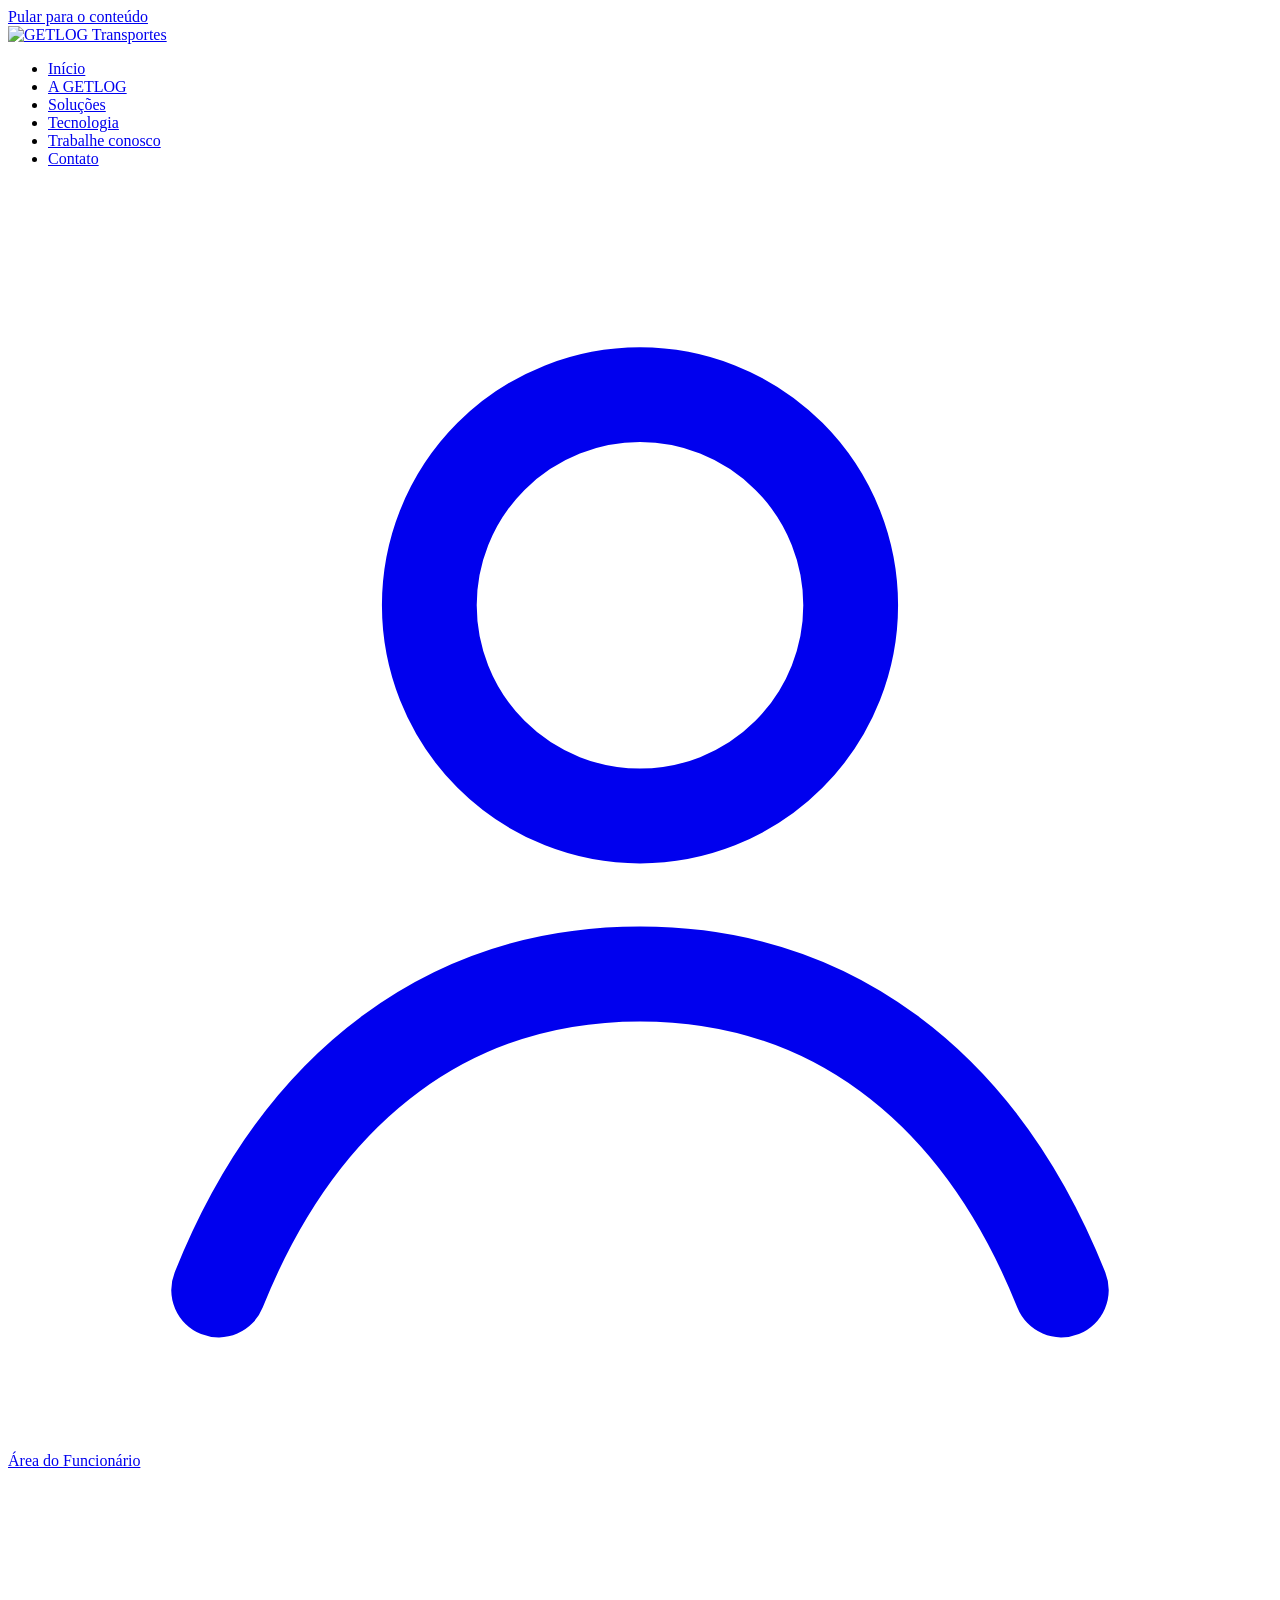
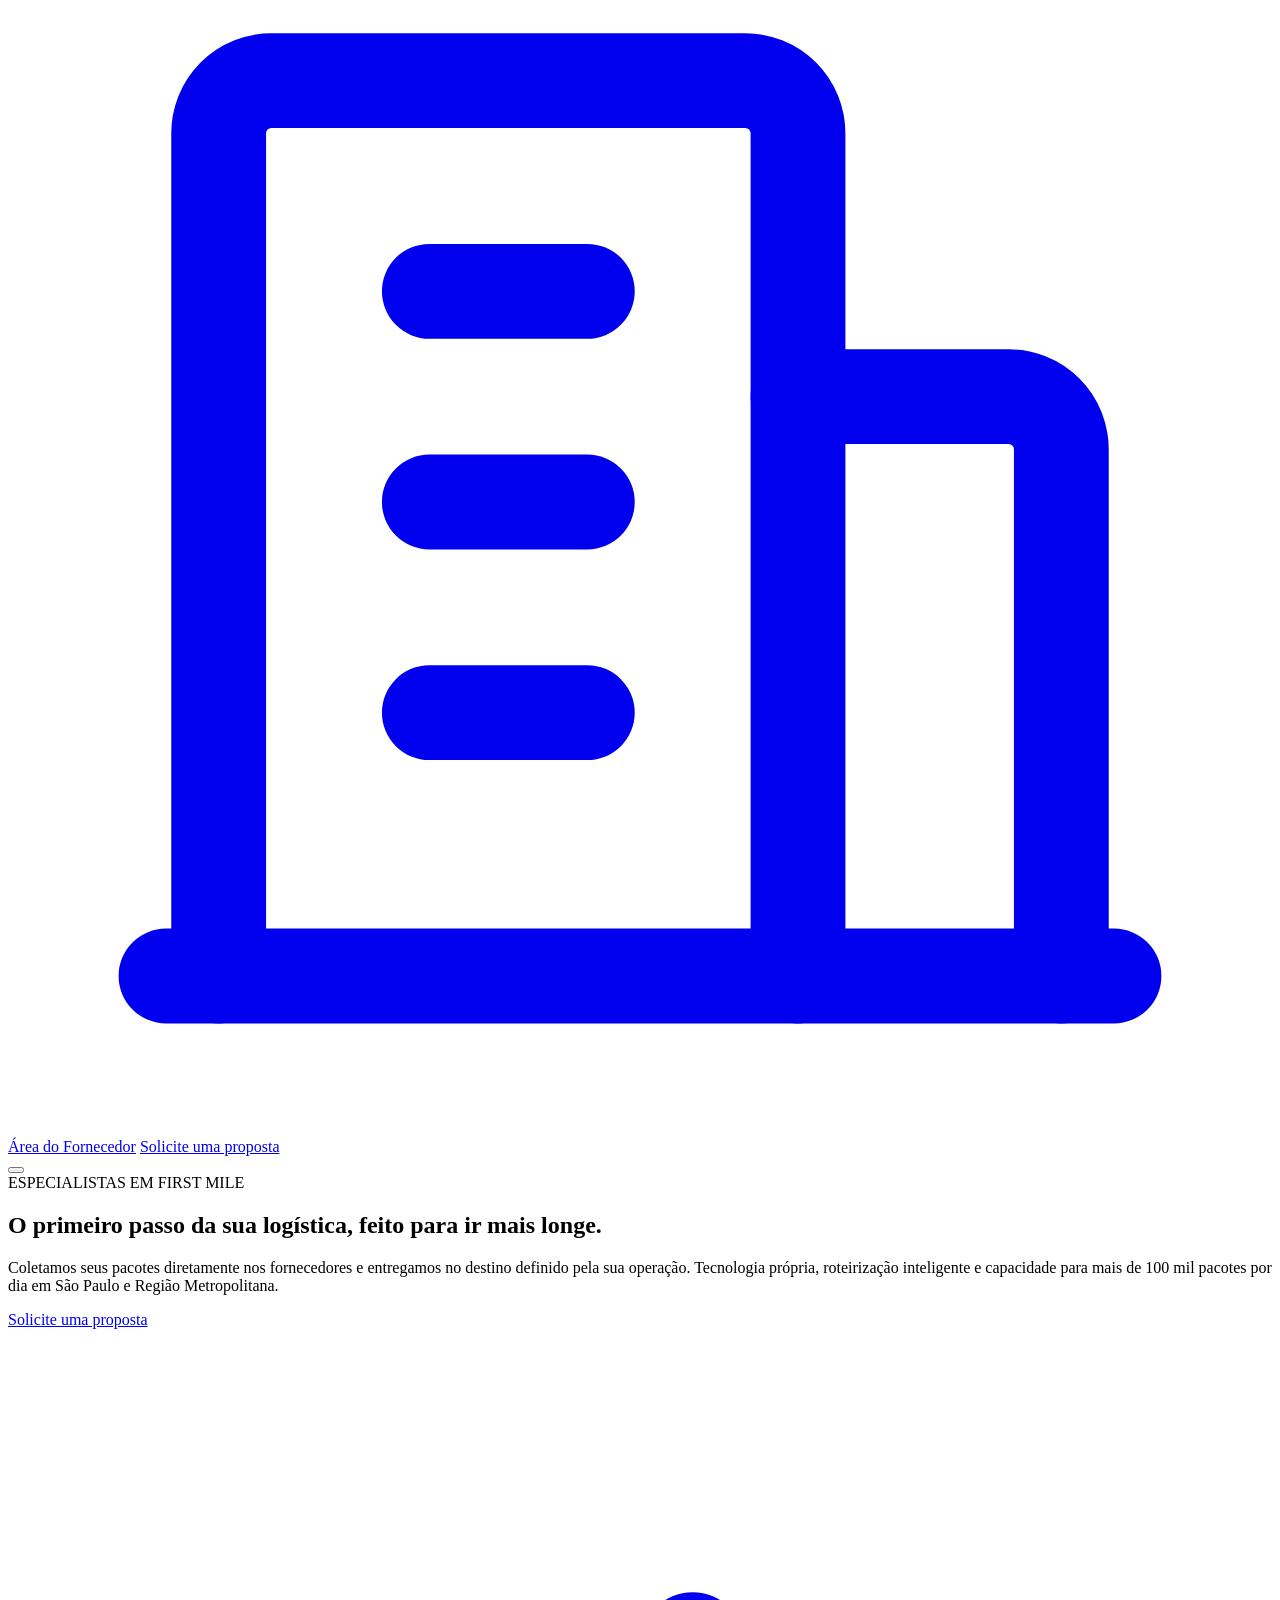
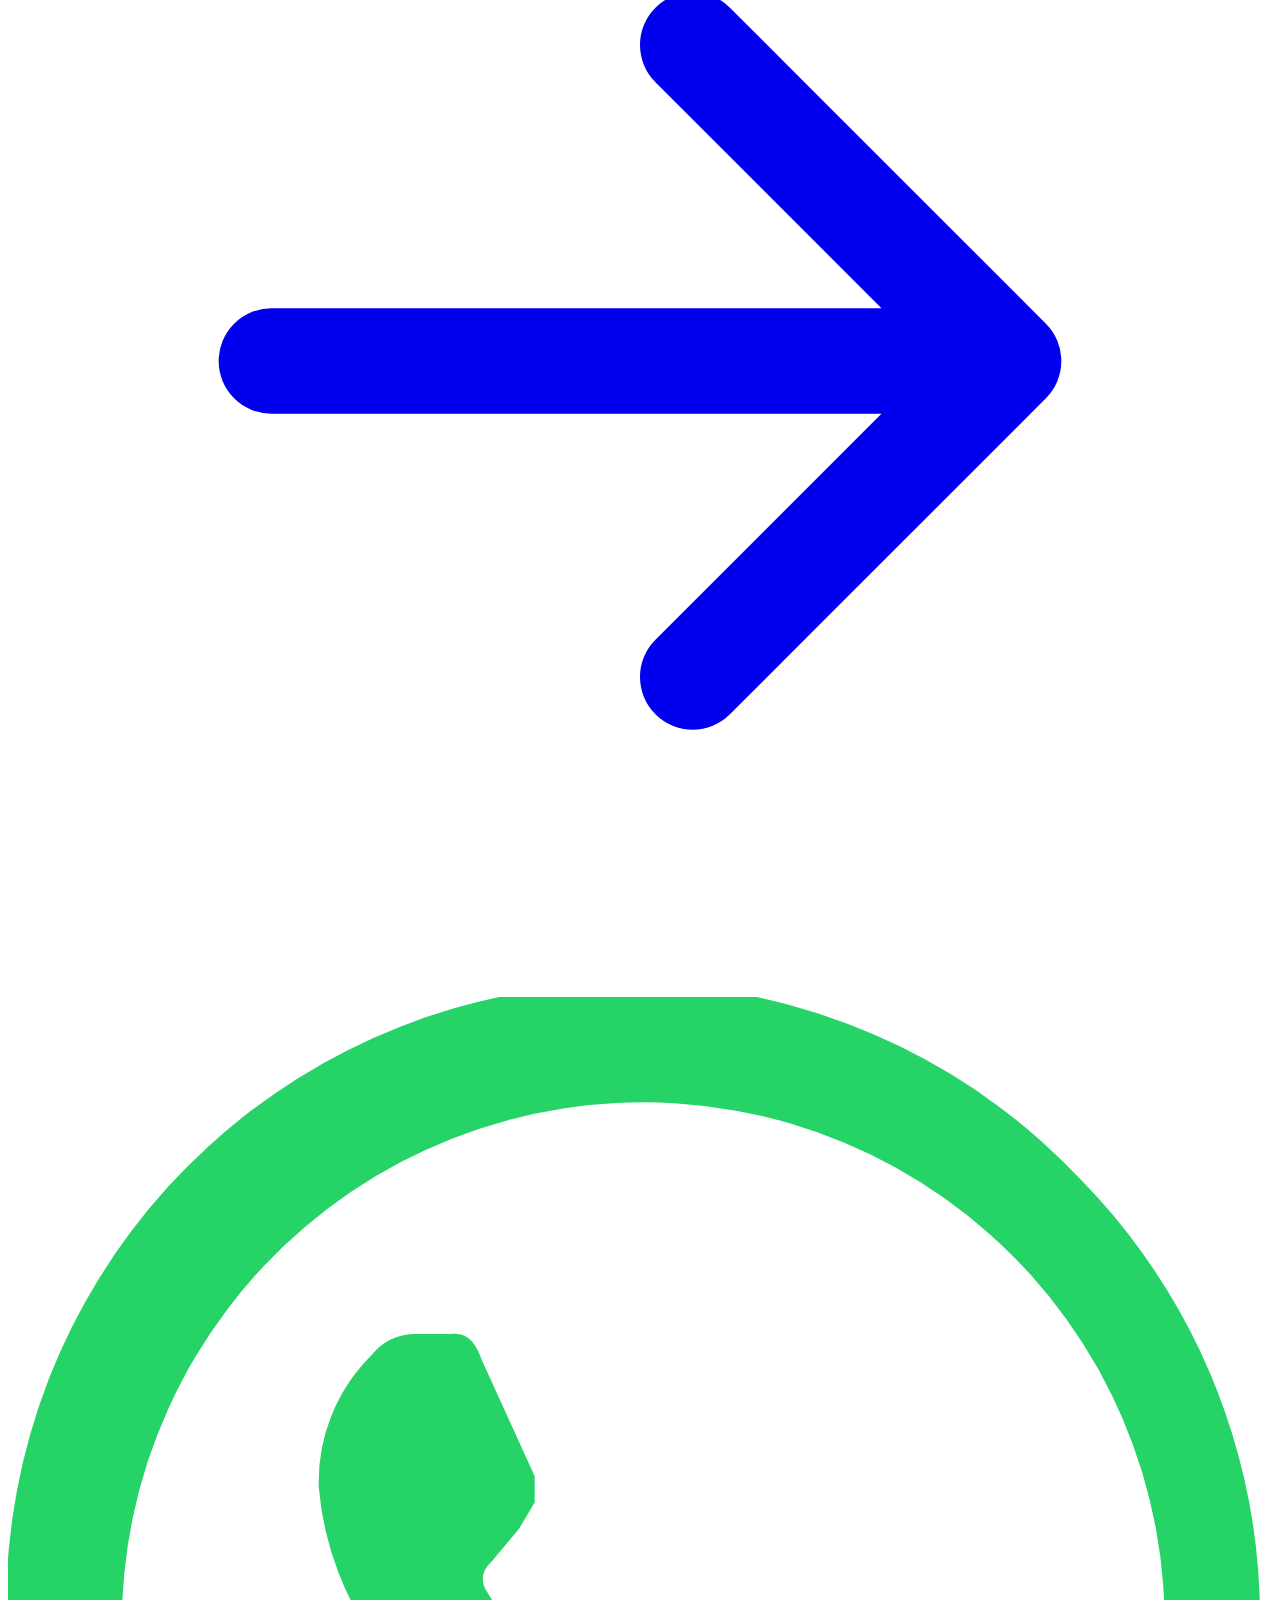
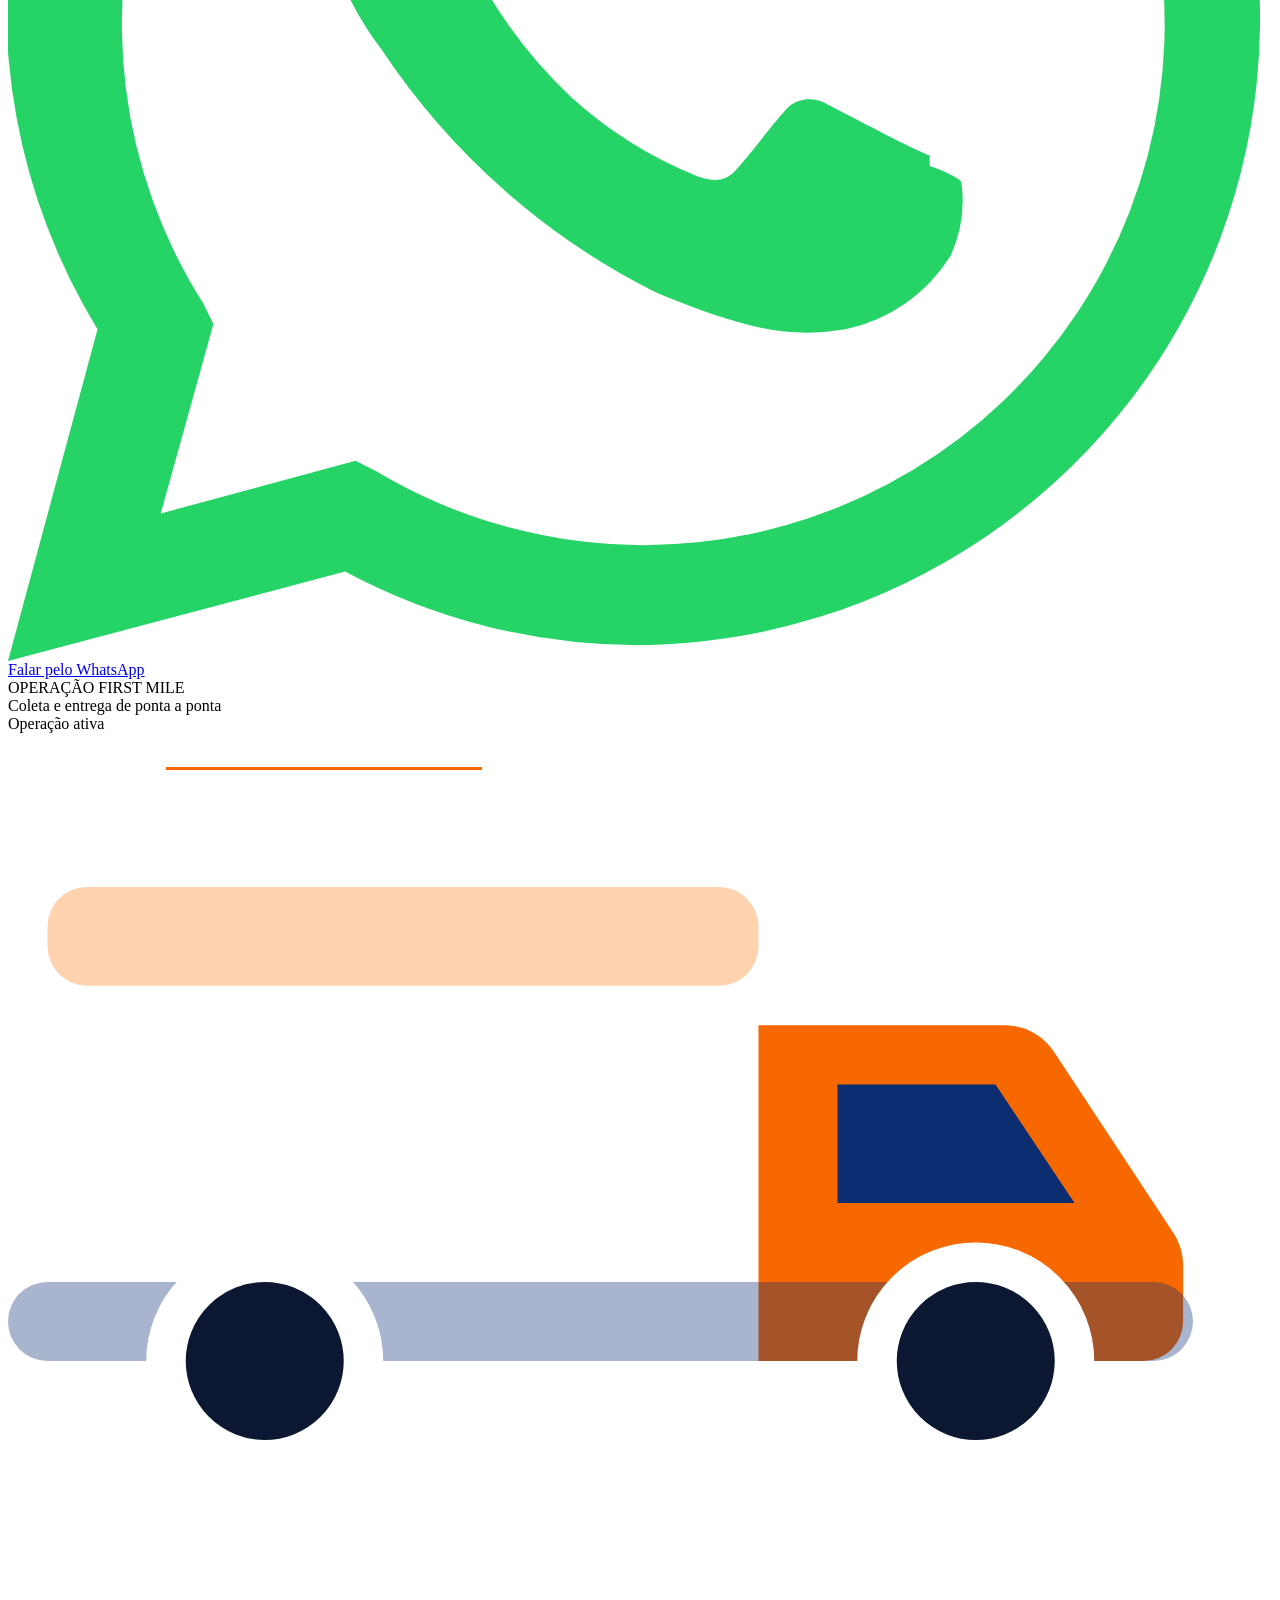
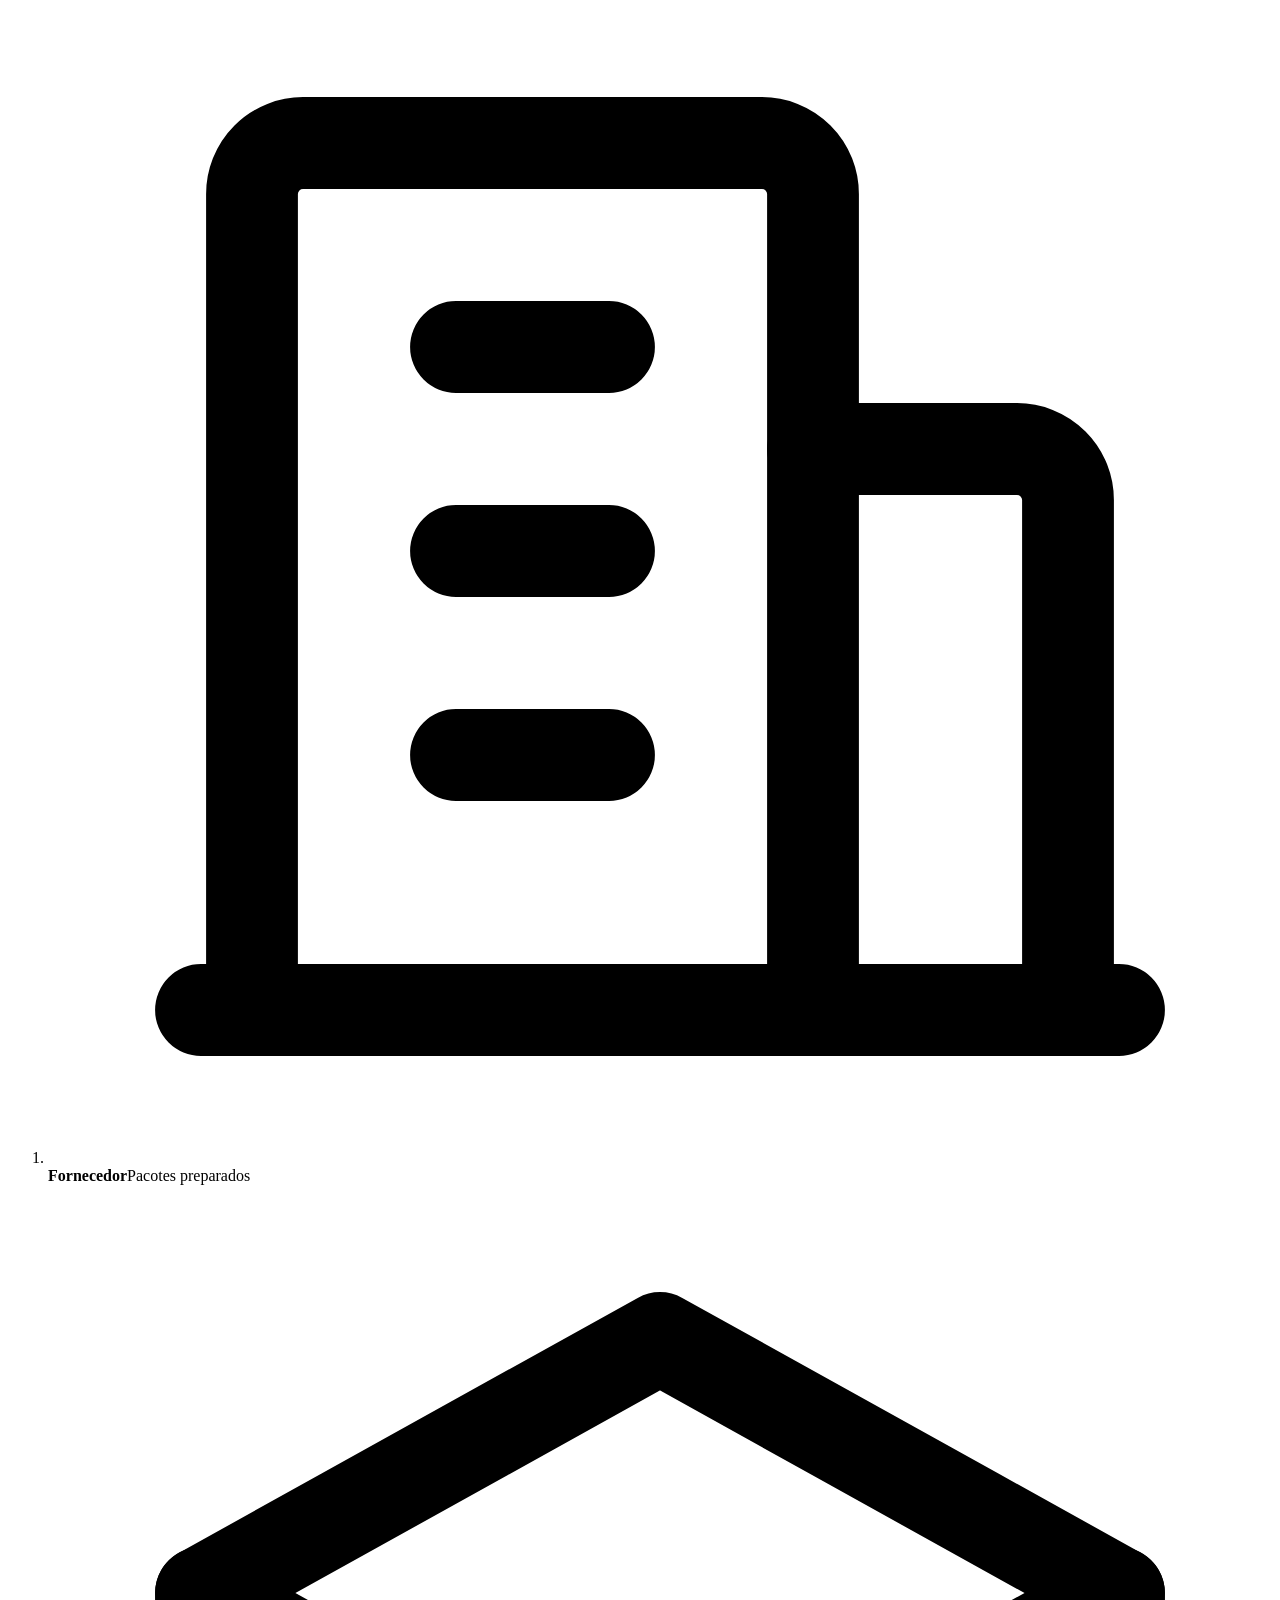
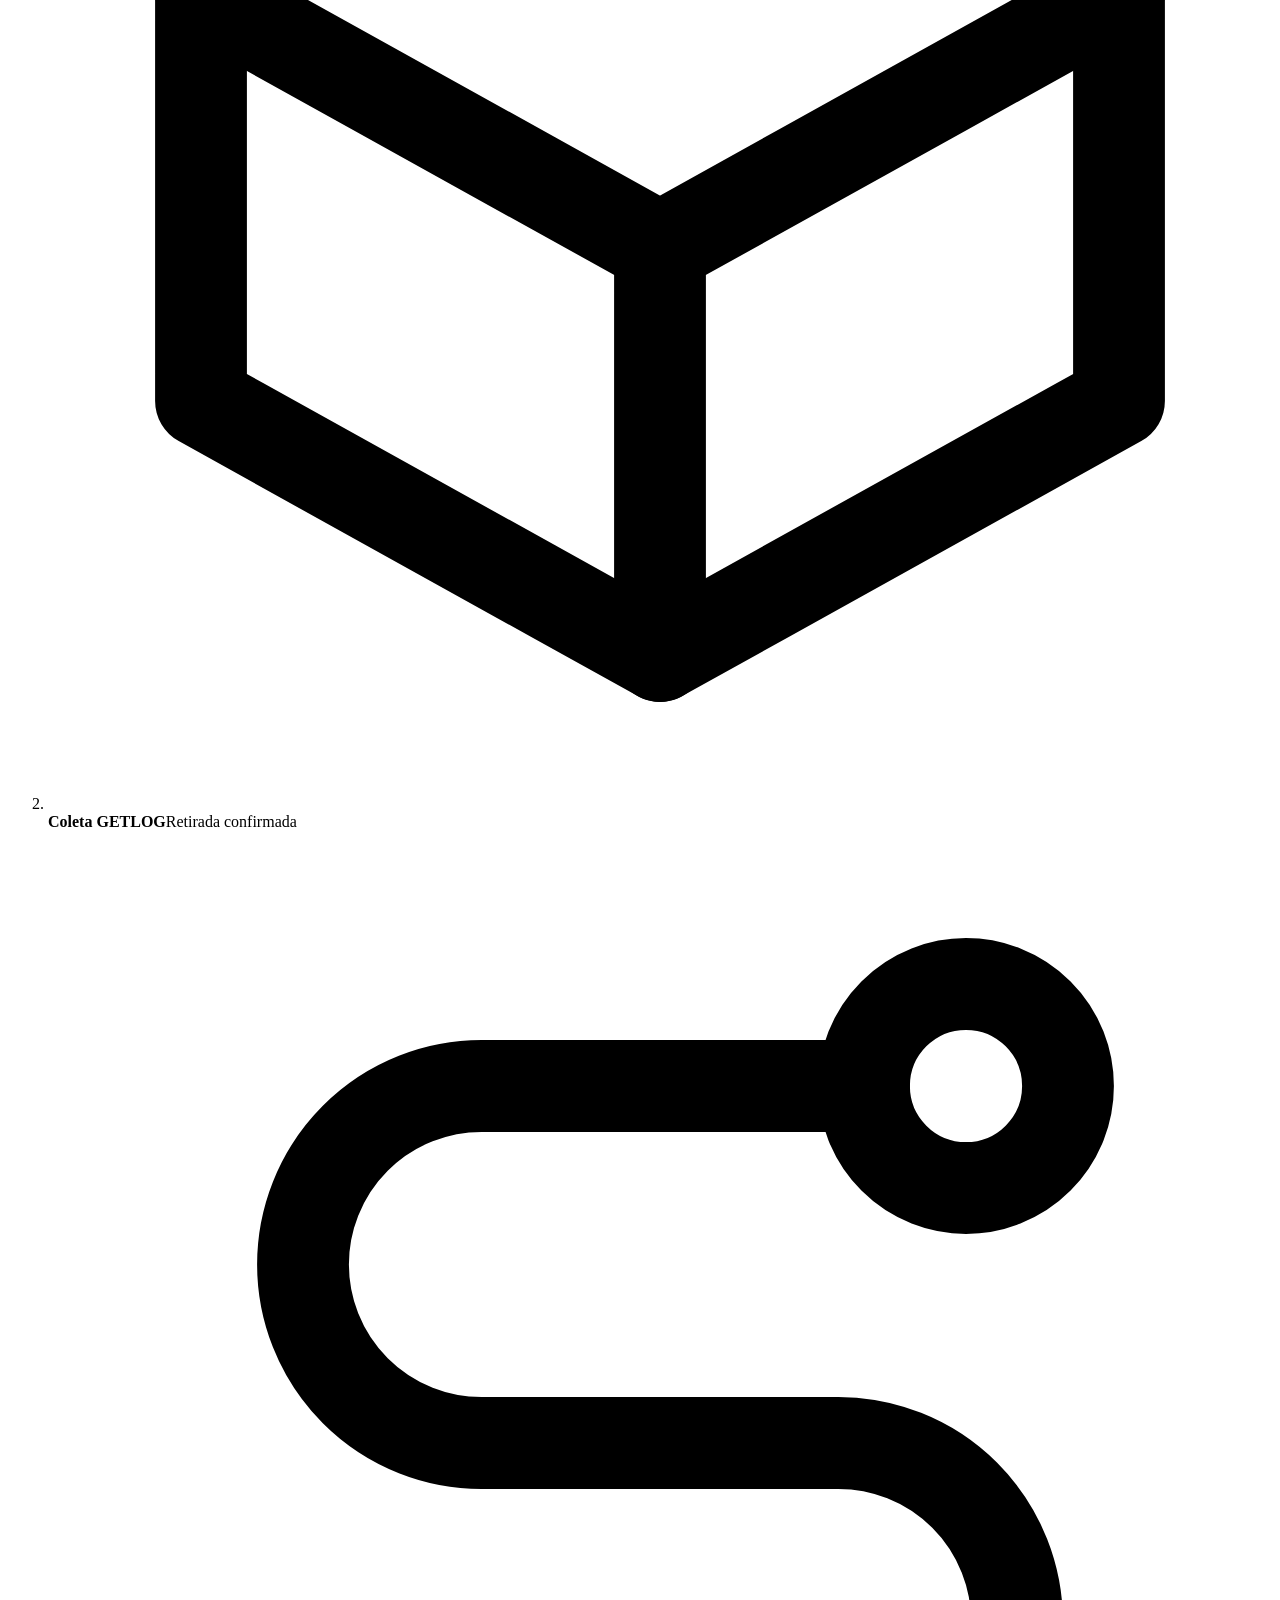
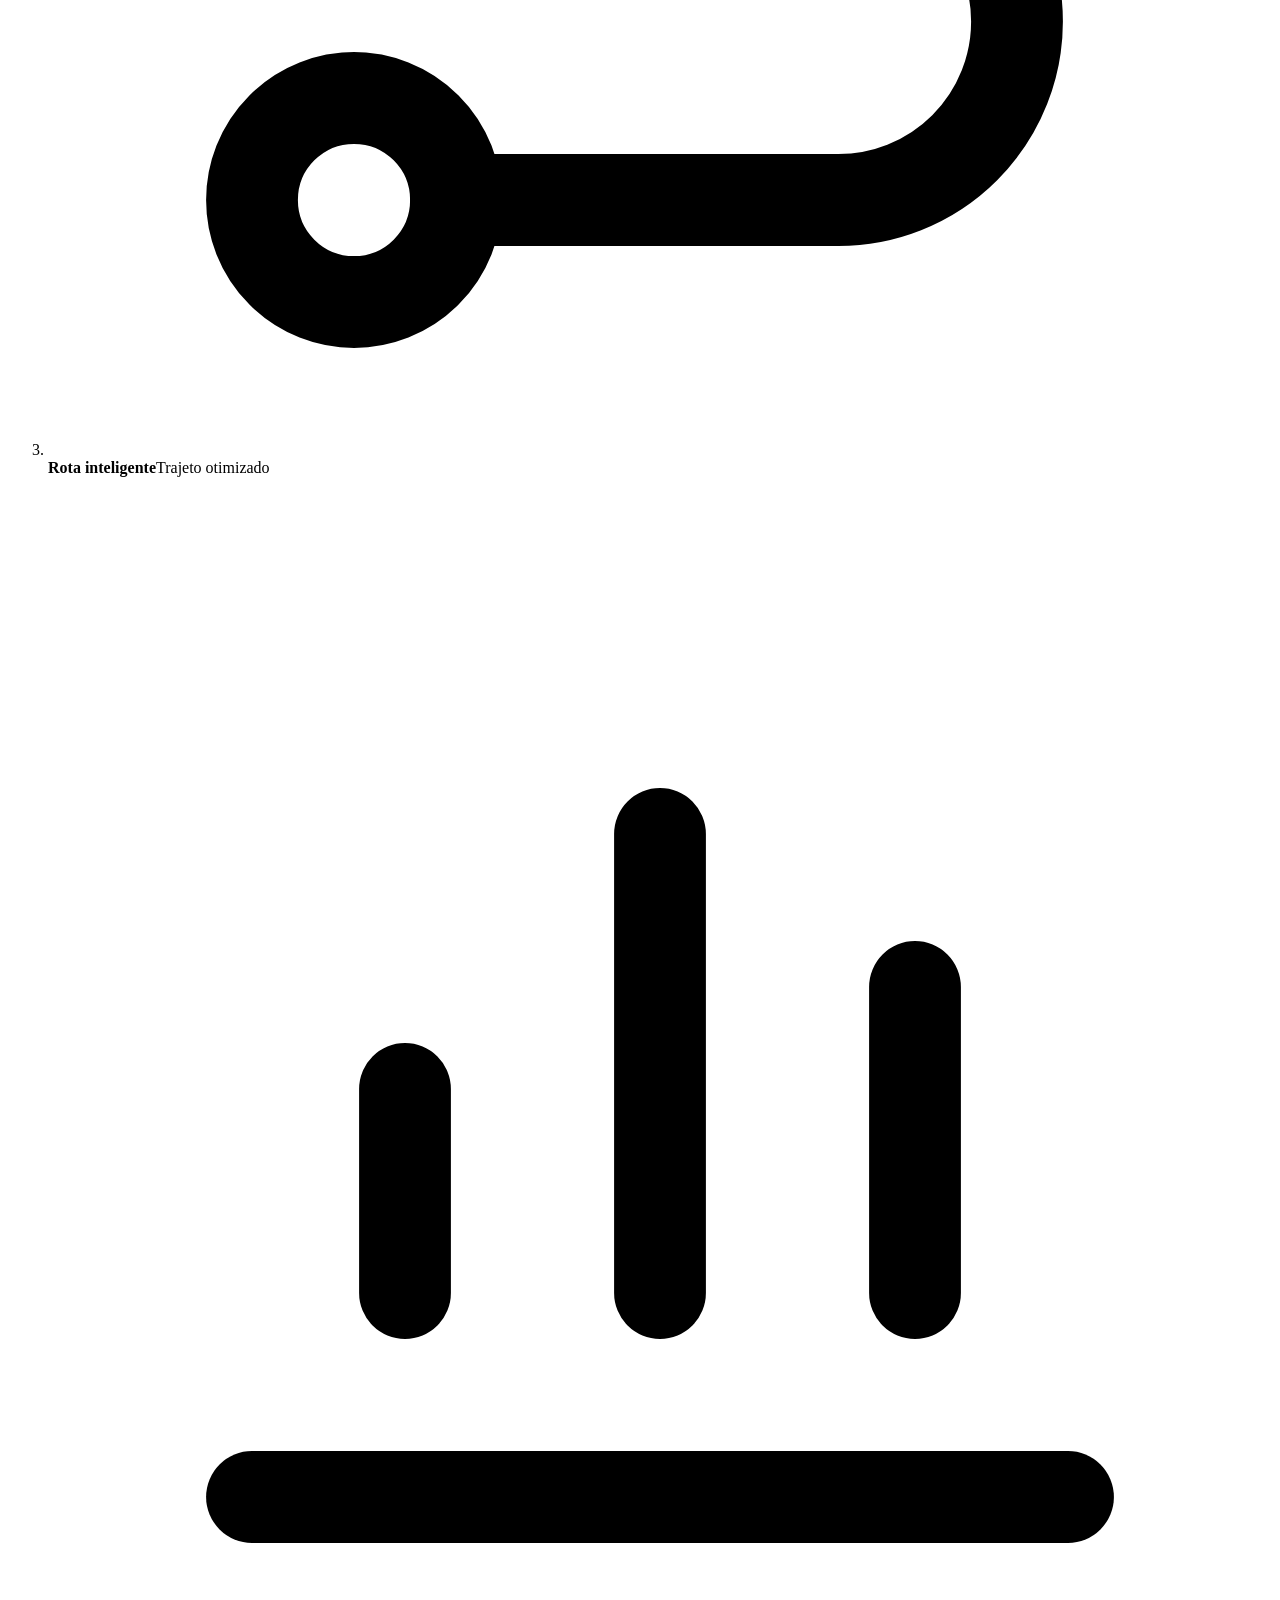
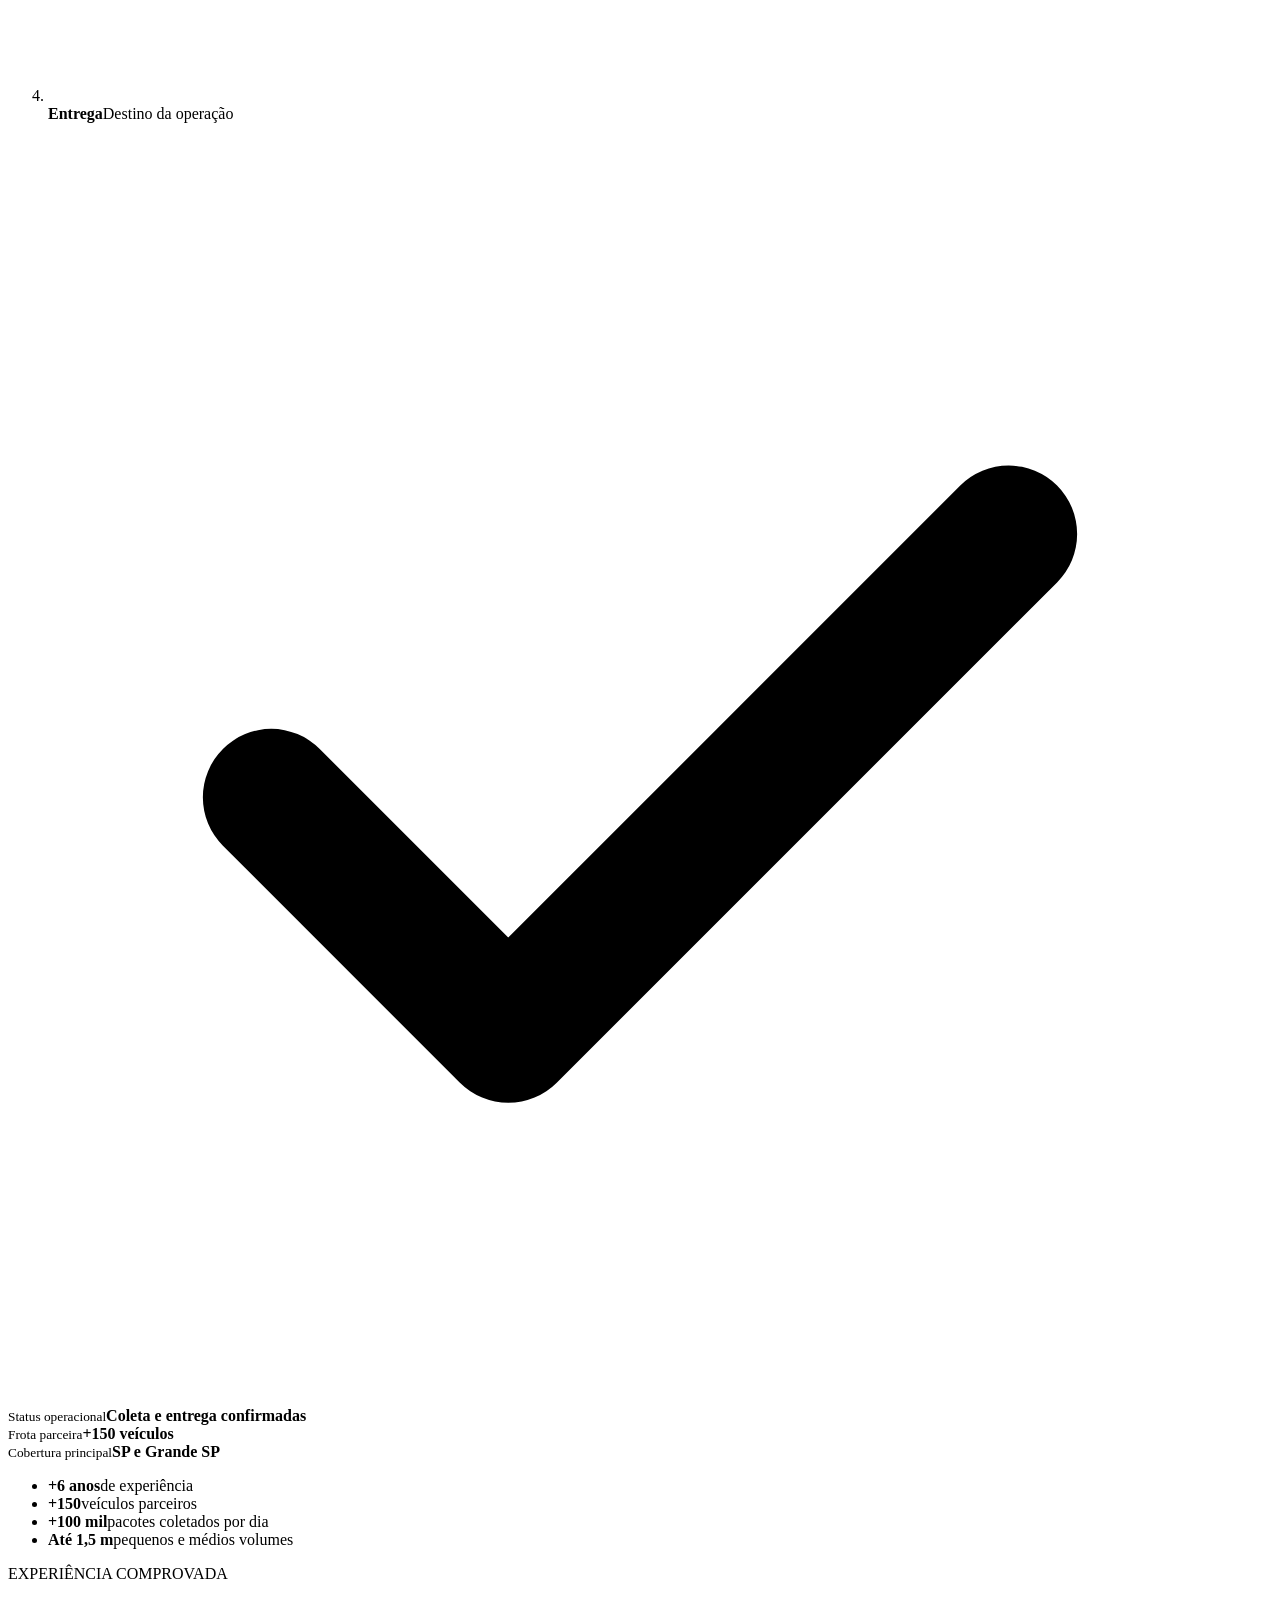
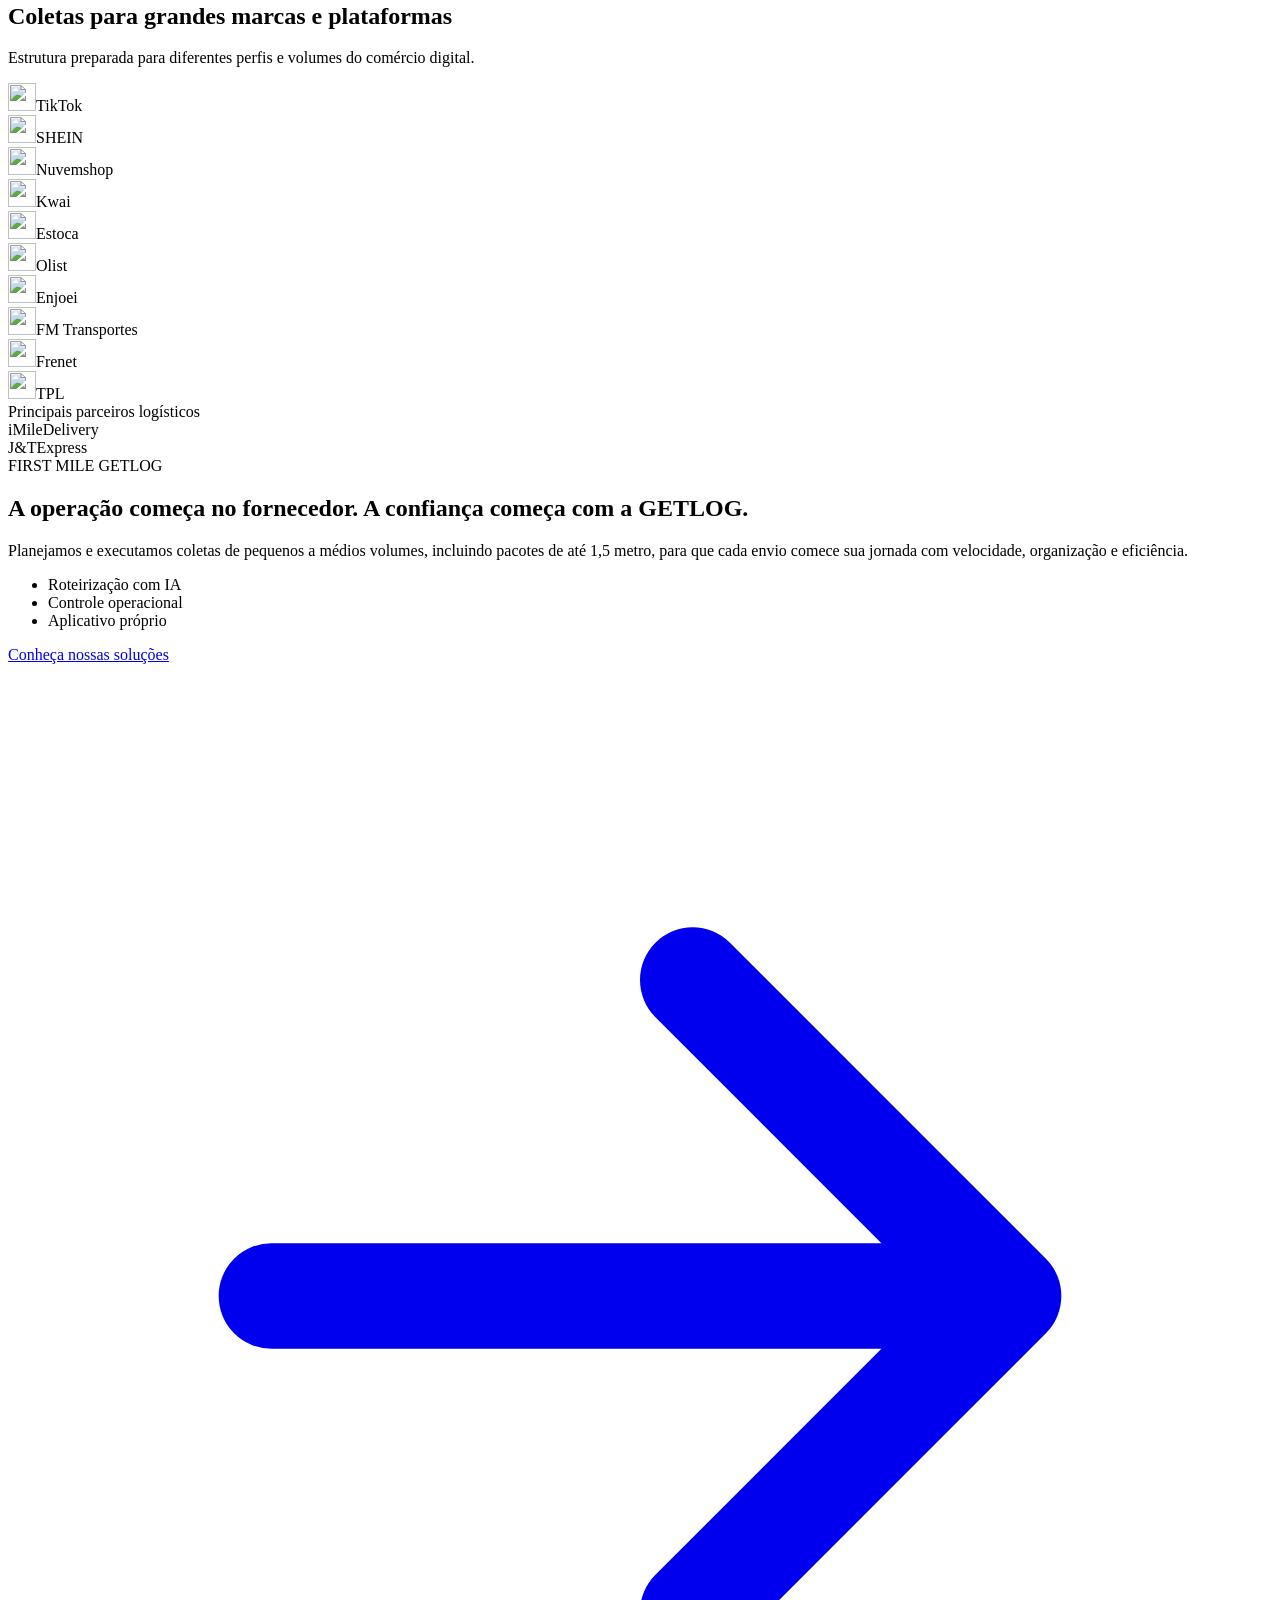
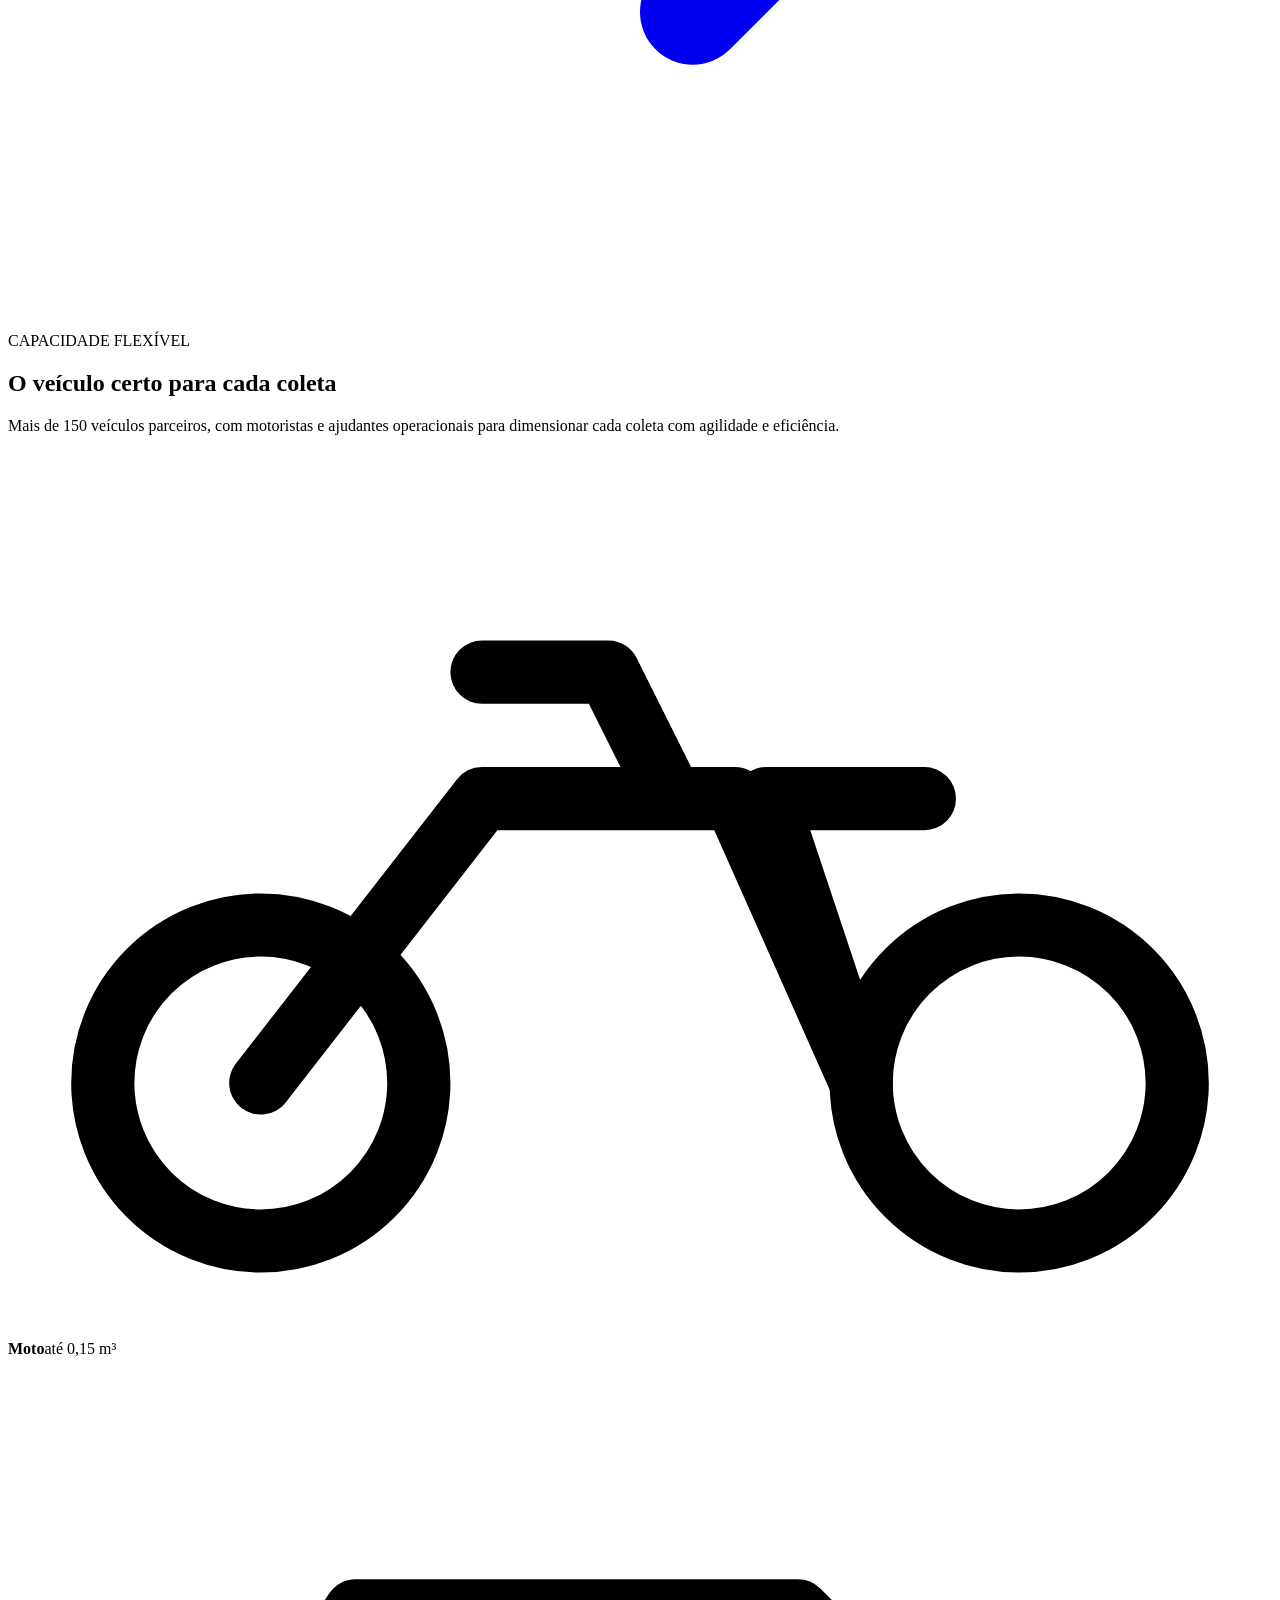
==== index.html @ ee65c4b7 "Add files via upload" ====
<!doctype html>
<html lang="pt-BR">
<head>
<meta charset="utf-8">
<meta name="viewport" content="width=device-width, initial-scale=1, viewport-fit=cover">
<title>GETLOG Transportes | Especialistas em First Mile</title>
<meta name="description" content="Coletamos seus pacotes diretamente nos fornecedores e entregamos no destino definido pela sua operação. Mais de 100 mil pacotes por dia em São Paulo e Região Metropolitana.">
<meta name="theme-color" content="#002060">
<link rel="icon" href="/favicon.svg" type="image/svg+xml">
<link rel="preload" href="/assets/logo-getlog.webp" as="image">
<link rel="preconnect" href="https://fonts.googleapis.com">
<link rel="preconnect" href="https://fonts.gstatic.com" crossorigin>
<link rel="stylesheet" href="https://fonts.googleapis.com/css2?family=Archivo:wght@700;800&amp;family=Inter:wght@400;500;600;700&amp;display=swap">
<link rel="stylesheet" href="/assets/site.css?v=4">
<meta property="og:title" content="GETLOG Transportes | Especialistas em First Mile">
<meta property="og:description" content="Coletamos seus pacotes diretamente nos fornecedores e entregamos no destino definido pela sua operação. Mais de 100 mil pacotes por dia em São Paulo e Região Metropolitana.">
</head>
<body>
<a class="skip" href="#conteudo">Pular para o conteúdo</a>
<header class="site-header">
<div class="wrap nav">
<a class="brand" href="/" aria-label="GETLOG Transportes, página inicial"><img src="/assets/logo-getlog.webp" alt="GETLOG Transportes" width="128" height="52"></a>
<ul class="menu" id="menu">
<li><a href="/" aria-current="page">Início</a></li><li><a href="/sobre/">A GETLOG</a></li><li><a href="/servicos/">Soluções</a></li><li><a href="/tecnologia/">Tecnologia</a></li><li><a href="/trabalhe-conosco/">Trabalhe conosco</a></li><li><a href="/contato/">Contato</a></li>
</ul>
<div class="nav-actions">
<a class="icon-btn" href="/portal/" aria-label="Área do Funcionário"><svg viewBox="0 0 24 24" fill="none" stroke="currentColor" stroke-width="1.8" stroke-linecap="round" stroke-linejoin="round" aria-hidden="true"><circle cx="12" cy="8" r="4"/><path d="M4 21c1.6-4 4.5-6 8-6s6.4 2 8 6"/></svg><span class="tip">Área do Funcionário</span></a>
<a class="icon-btn" href="/fornecedor/" aria-label="Área do Fornecedor"><svg viewBox="0 0 24 24" fill="none" stroke="currentColor" stroke-width="1.8" stroke-linecap="round" stroke-linejoin="round" aria-hidden="true"><path d="M4 21V5a1 1 0 0 1 1-1h9a1 1 0 0 1 1 1v16"/><path d="M15 10h4a1 1 0 0 1 1 1v10"/><path d="M8 8h3M8 12h3M8 16h3M3 21h18"/></svg><span class="tip">Área do Fornecedor</span></a>
<a class="btn btn-primary" href="/contato/">Solicite uma proposta</a>
</div>
<button class="menu-toggle" aria-controls="menu" aria-expanded="false" aria-label="Abrir menu"><span></span></button>
</div>
</header>
<main id="conteudo">
<section class="hero"><div class="wrap hero-grid">
<div>
<div class="kicker">ESPECIALISTAS EM FIRST MILE</div>
<h1>O primeiro passo da sua logística, <span class="hl">feito para ir mais longe.</span></h1>
<p class="lead">Coletamos seus pacotes diretamente nos fornecedores e entregamos no destino definido pela sua operação. Tecnologia própria, roteirização inteligente e capacidade para mais de 100 mil pacotes por dia em São Paulo e Região Metropolitana.</p>
<div class="actions"><a class="btn btn-primary" href="/contato/">Solicite uma proposta <svg viewBox="0 0 24 24" fill="none" stroke="currentColor" stroke-width="2" stroke-linecap="round" stroke-linejoin="round" aria-hidden="true"><path d="M5 12h14M13 6l6 6-6 6"/></svg></a><a class="btn btn-ghost" href="https://wa.me/5511989141009?text=Ol%C3%A1%21%20Conheci%20a%20GETLOG%20pelo%20site%20e%20gostaria%20de%20conversar%20sobre%20uma%20solu%C3%A7%C3%A3o%20de%20First%20Mile%20para%20minha%20opera%C3%A7%C3%A3o." target="_blank" rel="noopener"><span style="color:#25d366;display:flex"><svg viewBox="0 0 24 24" fill="currentColor" aria-hidden="true"><path d="M17.5 14.4c-.3-.1-1.8-.9-2-1s-.5-.1-.7.1-.8 1-1 1.2-.4.2-.7.1a8 8 0 0 1-2.4-1.5 9 9 0 0 1-1.6-2c-.2-.3 0-.5.1-.6l.5-.6.3-.5v-.5l-1-2.2c-.2-.6-.5-.5-.7-.5h-.6a1.1 1.1 0 0 0-.8.4 3.4 3.4 0 0 0-1 2.5 5.9 5.9 0 0 0 1.2 3.1 13.5 13.5 0 0 0 5.2 4.6c.7.3 1.3.5 1.7.6a4.2 4.2 0 0 0 1.9.1 3.1 3.1 0 0 0 2-1.4 2.5 2.5 0 0 0 .2-1.4c-.1-.1-.3-.2-.6-.3M12 21.8a9.9 9.9 0 0 1-5-1.4l-.4-.2-3.7 1 1-3.6-.2-.4A9.9 9.9 0 1 1 12 21.8m8.4-18.3A11.8 11.8 0 0 0 1.7 17.7L0 24l6.4-1.7a11.8 11.8 0 0 0 5.6 1.4 11.9 11.9 0 0 0 8.4-20.2"/></svg></span>Falar pelo WhatsApp</a></div>
</div>
<div class="flow-card" aria-label="Operação First Mile: coleta e entrega de ponta a ponta">
<div class="fc-top"><div><div class="fc-eyebrow">OPERAÇÃO FIRST MILE</div><div class="fc-title">Coleta e entrega de ponta a ponta</div></div><span class="live"><i></i>Operação ativa</span></div>
<div class="fc-flow">
<svg class="track" viewBox="0 0 1000 56" preserveAspectRatio="none" aria-hidden="true"><line x1="125" y1="28" x2="375" y2="28" stroke="#f86800" stroke-width="3" vector-effect="non-scaling-stroke"/><line x1="375" y1="28" x2="875" y2="28" stroke="rgba(255,255,255,.28)" stroke-width="2" stroke-dasharray="7 7" vector-effect="non-scaling-stroke" class="dash"/></svg>
<div class="truck" aria-hidden="true"><svg viewBox="0 0 64 36" aria-hidden="true"><rect x="2" y="4" width="36" height="22" rx="3" fill="#fff"/><rect x="2" y="4" width="36" height="5" rx="2" fill="#ffd2b0"/><path d="M38 11h12.5a3 3 0 0 1 2.5 1.4l6 9.1a3 3 0 0 1 .5 1.6V26a2 2 0 0 1-2 2H38z" fill="#f86800"/><path d="M42 14h8l4 6h-12z" fill="#0b2d72"/><rect x="0" y="24" width="60" height="4" rx="2" fill="#0b2d72" opacity=".35"/><circle cx="13" cy="28" r="5" fill="#0c1831" stroke="#fff" stroke-width="2"/><circle cx="49" cy="28" r="5" fill="#0c1831" stroke="#fff" stroke-width="2"/></svg></div>
<ol class="fc-steps">
<li><div class="node"><svg viewBox="0 0 24 24" fill="none" stroke="currentColor" stroke-width="1.8" stroke-linecap="round" stroke-linejoin="round" aria-hidden="true"><path d="M4 21V5a1 1 0 0 1 1-1h9a1 1 0 0 1 1 1v16"/><path d="M15 10h4a1 1 0 0 1 1 1v10"/><path d="M8 8h3M8 12h3M8 16h3M3 21h18"/></svg></div><strong>Fornecedor</strong><span>Pacotes preparados</span></li>
<li><div class="node active"><svg viewBox="0 0 24 24" fill="none" stroke="currentColor" stroke-width="1.8" stroke-linecap="round" stroke-linejoin="round" aria-hidden="true"><path d="M21 8 12 3 3 8v8l9 5 9-5z"/><path d="m3 8 9 5 9-5M12 13v8"/></svg></div><strong>Coleta GETLOG</strong><span>Retirada confirmada</span></li>
<li><div class="node"><svg viewBox="0 0 24 24" fill="none" stroke="currentColor" stroke-width="1.8" stroke-linecap="round" stroke-linejoin="round" aria-hidden="true"><circle cx="6" cy="19" r="2"/><circle cx="18" cy="5" r="2"/><path d="M8 19h7.5a3.5 3.5 0 0 0 0-7h-7a3.5 3.5 0 0 1 0-7H16"/></svg></div><strong>Rota inteligente</strong><span>Trajeto otimizado</span></li>
<li><div class="node"><svg viewBox="0 0 24 24" fill="none" stroke="currentColor" stroke-width="1.8" stroke-linecap="round" stroke-linejoin="round" aria-hidden="true"><path d="M4 20h16"/><path d="M7 16v-4M12 16V7M17 16v-6"/></svg></div><strong>Entrega</strong><span>Destino da operação</span></li>
</ol>
</div>
<div class="fc-foot">
<span class="seal"><svg viewBox="0 0 24 24" fill="none" stroke="currentColor" stroke-width="2.6" stroke-linecap="round" stroke-linejoin="round" aria-hidden="true"><path d="m5 12.5 4.5 4.5L19 7.5"/></svg></span>
<div><small>Status operacional</small><b>Coleta e entrega confirmadas</b></div>
<div class="num"><small>Frota parceira</small><b>+150 veículos</b></div>
<div class="num"><small>Cobertura principal</small><b>SP e Grande SP</b></div>
</div>
</div>
</div></section>
<section class="stats" aria-label="GETLOG em números"><div class="wrap"><ul><li><b>+6 anos</b><span>de experiência</span></li><li><b>+150</b><span>veículos parceiros</span></li><li><b>+100 mil</b><span>pacotes coletados por dia</span></li><li><b>Até 1,5 m</b><span>pequenos e médios volumes</span></li></ul></div></section>
<section class="section"><div class="wrap">
<div class="section-head"><div><div class="kicker">EXPERIÊNCIA COMPROVADA</div><h2>Coletas para grandes marcas e plataformas</h2></div><p>Estrutura preparada para diferentes perfis e volumes do comércio digital.</p></div>
<div class="logos"><div class="logo-tile"><img src="https://cdn.simpleicons.org/tiktok/000000" alt="" width="28" height="28" loading="lazy">TikTok</div><div class="logo-tile"><img src="https://www.google.com/s2/favicons?sz=64&amp;domain=shein.com" alt="" width="28" height="28" loading="lazy">SHEIN</div><div class="logo-tile"><img src="https://www.google.com/s2/favicons?sz=64&amp;domain=nuvemshop.com.br" alt="" width="28" height="28" loading="lazy">Nuvemshop</div><div class="logo-tile"><img src="https://www.google.com/s2/favicons?sz=64&amp;domain=kwai.com" alt="" width="28" height="28" loading="lazy">Kwai</div><div class="logo-tile"><img src="https://www.google.com/s2/favicons?sz=64&amp;domain=estoca.com.br" alt="" width="28" height="28" loading="lazy">Estoca</div><div class="logo-tile"><img src="https://www.google.com/s2/favicons?sz=64&amp;domain=olist.com" alt="" width="28" height="28" loading="lazy">Olist</div><div class="logo-tile"><img src="https://www.google.com/s2/favicons?sz=64&amp;domain=enjoei.com.br" alt="" width="28" height="28" loading="lazy">Enjoei</div><div class="logo-tile"><img src="https://www.google.com/s2/favicons?sz=64&amp;domain=fmlogistic.com.br" alt="" width="28" height="28" loading="lazy">FM Transportes</div><div class="logo-tile"><img src="https://www.google.com/s2/favicons?sz=64&amp;domain=frenet.com.br" alt="" width="28" height="28" loading="lazy">Frenet</div><div class="logo-tile"><img src="https://www.google.com/s2/favicons?sz=64&amp;domain=tpl.com.br" alt="" width="28" height="28" loading="lazy">TPL</div></div>
<div class="partners"><span class="lbl">Principais parceiros logísticos</span><div class="partner"><span class="imile">iMile</span>Delivery</div><div class="partner"><span class="jt">J&amp;T</span>Express</div></div>
</div></section>
<section class="section soft"><div class="wrap split">
<div><div class="kicker">FIRST MILE GETLOG</div><h2>A operação começa no fornecedor. A confiança começa com a GETLOG.</h2></div>
<div><p class="lead">Planejamos e executamos coletas de pequenos a médios volumes, incluindo pacotes de até 1,5 metro, para que cada envio comece sua jornada com velocidade, organização e eficiência.</p>
<ul class="feature-list"><li>Roteirização com IA</li><li>Controle operacional</li><li>Aplicativo próprio</li></ul>
<div class="actions"><a class="btn btn-ghost" href="/servicos/">Conheça nossas soluções <svg viewBox="0 0 24 24" fill="none" stroke="currentColor" stroke-width="2" stroke-linecap="round" stroke-linejoin="round" aria-hidden="true"><path d="M5 12h14M13 6l6 6-6 6"/></svg></a></div></div>
</div></section>
<section class="section"><div class="wrap">
<div class="section-head"><div><div class="kicker">CAPACIDADE FLEXÍVEL</div><h2>O veículo certo para cada coleta</h2></div><p>Mais de 150 veículos parceiros, com motoristas e ajudantes operacionais para dimensionar cada coleta com agilidade e eficiência.</p></div>
<div class="fleet"><div class="vehicle"><svg viewBox="0 0 40 28" fill="none" stroke="currentColor" stroke-width="2" stroke-linecap="round" stroke-linejoin="round" aria-hidden="true"><circle cx="8" cy="20" r="5"/><circle cx="32" cy="20" r="5"/><path d="M8 20l7-9h8l4 9M21 11l-2-4h-4M27 20l-3-9h5"/></svg><b>Moto</b><span>até 0,15 m³</span></div><div class="vehicle"><svg viewBox="0 0 40 28" fill="none" stroke="currentColor" stroke-width="2" stroke-linecap="round" stroke-linejoin="round" aria-hidden="true"><path d="M3 19v-4l4-1 4-6h14l6 6 6 1v4"/><circle cx="11" cy="20" r="3.5"/><circle cx="29" cy="20" r="3.5"/><path d="M14.5 20h11M3 19h4.5M32.5 19H37"/></svg><b>Carro</b><span>até 0,8 m³</span></div><div class="vehicle"><svg viewBox="0 0 40 28" fill="none" stroke="currentColor" stroke-width="2" stroke-linecap="round" stroke-linejoin="round" aria-hidden="true"><path d="M3 20V8h20l6 5 7 2v5"/><path d="M23 8v6h6"/><circle cx="11" cy="21" r="3.5"/><circle cx="29" cy="21" r="3.5"/></svg><b>Fiorino</b><span>até 3 m³</span></div><div class="vehicle"><svg viewBox="0 0 40 28" fill="none" stroke="currentColor" stroke-width="2" stroke-linecap="round" stroke-linejoin="round" aria-hidden="true"><path d="M3 20V5h24l7 7 3 3v5"/><path d="M27 5v8h7"/><circle cx="11" cy="21" r="3.5"/><circle cx="29" cy="21" r="3.5"/></svg><b>Van</b><span>8 a 12 m³</span></div><div class="vehicle"><svg viewBox="0 0 40 28" fill="none" stroke="currentColor" stroke-width="2" stroke-linecap="round" stroke-linejoin="round" aria-hidden="true"><rect x="2" y="4" width="24" height="15" rx="1"/><path d="M26 9h6l5 6v5H26"/><circle cx="10" cy="21" r="3.5"/><circle cx="31" cy="21" r="3.5"/></svg><b>VUC</b><span>18 a 22 m³</span></div><div class="vehicle"><svg viewBox="0 0 40 28" fill="none" stroke="currentColor" stroke-width="2" stroke-linecap="round" stroke-linejoin="round" aria-hidden="true"><rect x="1" y="2" width="27" height="17" rx="1"/><path d="M28 8h5l5 6v6H28"/><circle cx="8" cy="21" r="3.5"/><circle cx="17" cy="21" r="3.5"/><circle cx="32" cy="21" r="3.5"/></svg><b>3/4</b><span>25 a 30 m³</span></div></div>
<p class="note">Cubagens referenciais, sujeitas a variações conforme o modelo e a carroceria do veículo.</p>
<div class="coverage"><svg viewBox="0 0 24 24" fill="none" stroke="currentColor" stroke-width="1.8" stroke-linecap="round" stroke-linejoin="round" aria-hidden="true"><path d="M12 21s-7-6.2-7-11.5a7 7 0 0 1 14 0C19 14.8 12 21 12 21z"/><circle cx="12" cy="9.5" r="2.5"/></svg><div><b>Cobertura operacional</b><p style="color:var(--slate)">São Paulo Capital e Região Metropolitana, com atendimento no litoral e parceiros estratégicos no interior paulista.</p></div></div>
</div></section>
<section class="section soft"><div class="wrap">
<div class="section-head"><div><div class="kicker">TECNOLOGIA E TRANSPARÊNCIA</div><h2>Informação útil, sem complicação.</h2></div><p>Funcionários e fornecedores consultam indicadores e dados da operação em ambientes organizados e seguros.</p></div>
<div class="portal-links">
<a class="portal-link" href="/portal/"><div><small>Acesso com login</small><b>Área do Funcionário</b><span>Coletas, indicadores e comunicados.</span></div><span class="arrow"><svg viewBox="0 0 24 24" fill="none" stroke="currentColor" stroke-width="2" stroke-linecap="round" stroke-linejoin="round" aria-hidden="true"><path d="M5 12h14M13 6l6 6-6 6"/></svg></span></a>
<a class="portal-link" href="/fornecedor/"><div><small>Visão operacional</small><b>Área do Fornecedor</b><span>Coletas, previsão, status e indicadores.</span></div><span class="arrow"><svg viewBox="0 0 24 24" fill="none" stroke="currentColor" stroke-width="2" stroke-linecap="round" stroke-linejoin="round" aria-hidden="true"><path d="M5 12h14M13 6l6 6-6 6"/></svg></span></a>
</div></div></section>
<section class="section"><div class="wrap"><div class="cta"><div><h2>Seu First Mile pode ser mais inteligente.</h2><p>Conte para a GETLOG o que sua empresa precisa.</p></div><div class="actions" style="margin-top:0"><a class="btn btn-primary" href="/contato/">Solicite uma proposta</a><a class="btn btn-light" href="https://wa.me/5511989141009?text=Ol%C3%A1%21%20Conheci%20a%20GETLOG%20pelo%20site%20e%20gostaria%20de%20conversar%20sobre%20uma%20solu%C3%A7%C3%A3o%20de%20First%20Mile%20para%20minha%20opera%C3%A7%C3%A3o." target="_blank" rel="noopener"><svg viewBox="0 0 24 24" fill="currentColor" aria-hidden="true"><path d="M17.5 14.4c-.3-.1-1.8-.9-2-1s-.5-.1-.7.1-.8 1-1 1.2-.4.2-.7.1a8 8 0 0 1-2.4-1.5 9 9 0 0 1-1.6-2c-.2-.3 0-.5.1-.6l.5-.6.3-.5v-.5l-1-2.2c-.2-.6-.5-.5-.7-.5h-.6a1.1 1.1 0 0 0-.8.4 3.4 3.4 0 0 0-1 2.5 5.9 5.9 0 0 0 1.2 3.1 13.5 13.5 0 0 0 5.2 4.6c.7.3 1.3.5 1.7.6a4.2 4.2 0 0 0 1.9.1 3.1 3.1 0 0 0 2-1.4 2.5 2.5 0 0 0 .2-1.4c-.1-.1-.3-.2-.6-.3M12 21.8a9.9 9.9 0 0 1-5-1.4l-.4-.2-3.7 1 1-3.6-.2-.4A9.9 9.9 0 1 1 12 21.8m8.4-18.3A11.8 11.8 0 0 0 1.7 17.7L0 24l6.4-1.7a11.8 11.8 0 0 0 5.6 1.4 11.9 11.9 0 0 0 8.4-20.2"/></svg>Fale pelo WhatsApp</a></div></div></div></section></main>
<footer class="site-footer">
<div class="wrap">
<div class="foot-grid">
<div><span class="logo-chip"><img src="/assets/logo-getlog.webp" alt="GETLOG Transportes" width="98" height="40" loading="lazy"></span><p>Tecnologia, controle e inteligência para operações logísticas que precisam ir mais longe.</p></div>
<div><h4>GETLOG</h4><ul><li><a href="/sobre/">Sobre nós</a></li><li><a href="/servicos/">Soluções logísticas</a></li><li><a href="/tecnologia/">Tecnologia</a></li><li><a href="/trabalhe-conosco/">Trabalhe conosco</a></li><li><a href="/contato/">Fale conosco</a></li></ul></div>
<div><h4>Portais</h4><ul><li><a href="/portal/">Área do Funcionário</a></li><li><a href="/fornecedor/">Área do Fornecedor</a></li></ul></div>
<div><h4>Contato</h4><ul><li><a href="https://wa.me/5511989141009?text=Ol%C3%A1%21%20Conheci%20a%20GETLOG%20pelo%20site%20e%20gostaria%20de%20conversar%20sobre%20uma%20solu%C3%A7%C3%A3o%20de%20First%20Mile%20para%20minha%20opera%C3%A7%C3%A3o." target="_blank" rel="noopener">WhatsApp: +55 11 98914-1009</a></li><li><a href="mailto:comercialadm@getlogbr.com">comercialadm@getlogbr.com</a></li><li><a href="mailto:admtegservice@gmail.com">admtegservice@gmail.com</a></li></ul></div>
</div>
<div class="foot-bottom"><span>© <span id="ano">2026</span> GETLOG Transportes. Todos os direitos reservados.</span><span>Privacidade e segurança da informação</span></div>
</div>
</footer>
<a class="wa-float" href="https://wa.me/5511989141009?text=Ol%C3%A1%21%20Conheci%20a%20GETLOG%20pelo%20site%20e%20gostaria%20de%20conversar%20sobre%20uma%20solu%C3%A7%C3%A3o%20de%20First%20Mile%20para%20minha%20opera%C3%A7%C3%A3o." target="_blank" rel="noopener" aria-label="Falar pelo WhatsApp"><svg viewBox="0 0 24 24" fill="currentColor" aria-hidden="true"><path d="M17.5 14.4c-.3-.1-1.8-.9-2-1s-.5-.1-.7.1-.8 1-1 1.2-.4.2-.7.1a8 8 0 0 1-2.4-1.5 9 9 0 0 1-1.6-2c-.2-.3 0-.5.1-.6l.5-.6.3-.5v-.5l-1-2.2c-.2-.6-.5-.5-.7-.5h-.6a1.1 1.1 0 0 0-.8.4 3.4 3.4 0 0 0-1 2.5 5.9 5.9 0 0 0 1.2 3.1 13.5 13.5 0 0 0 5.2 4.6c.7.3 1.3.5 1.7.6a4.2 4.2 0 0 0 1.9.1 3.1 3.1 0 0 0 2-1.4 2.5 2.5 0 0 0 .2-1.4c-.1-.1-.3-.2-.6-.3M12 21.8a9.9 9.9 0 0 1-5-1.4l-.4-.2-3.7 1 1-3.6-.2-.4A9.9 9.9 0 1 1 12 21.8m8.4-18.3A11.8 11.8 0 0 0 1.7 17.7L0 24l6.4-1.7a11.8 11.8 0 0 0 5.6 1.4 11.9 11.9 0 0 0 8.4-20.2"/></svg></a>
<script src="/assets/site.js?v=4" defer></script>
</body>
</html>
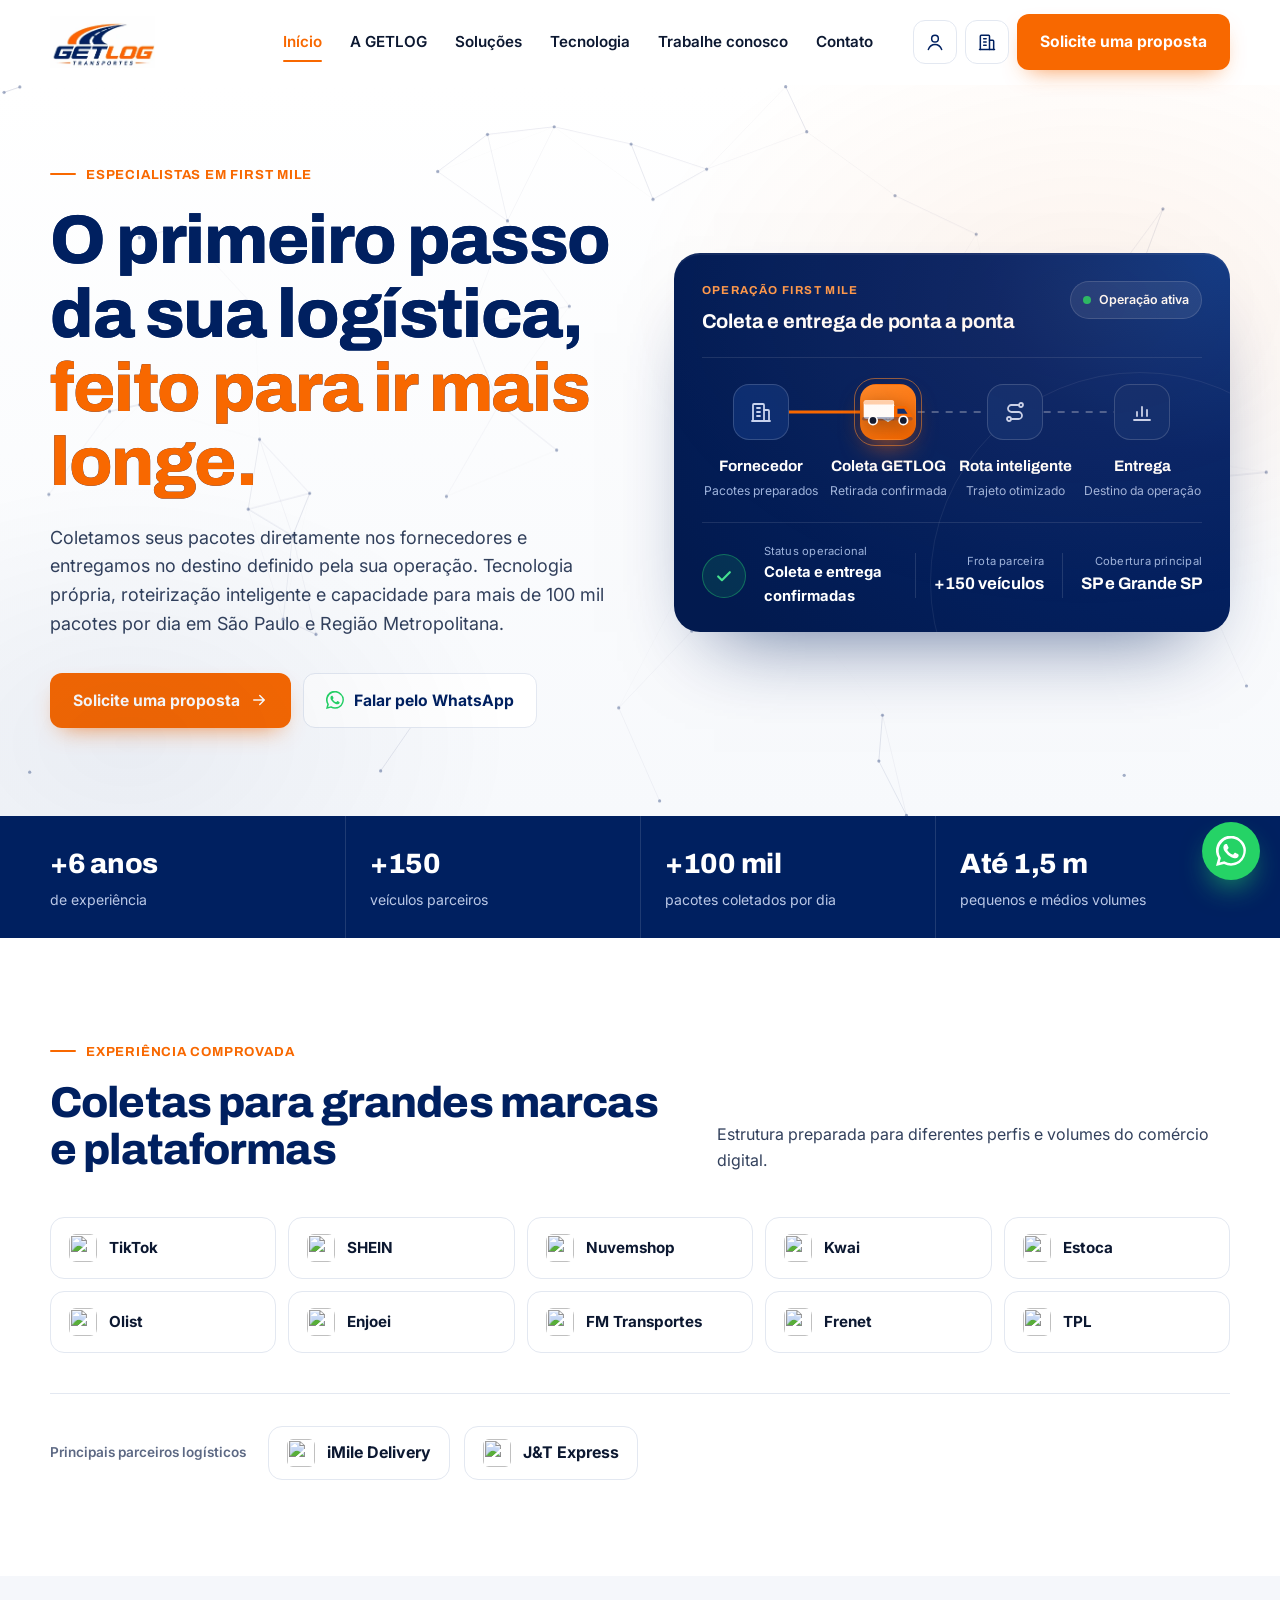
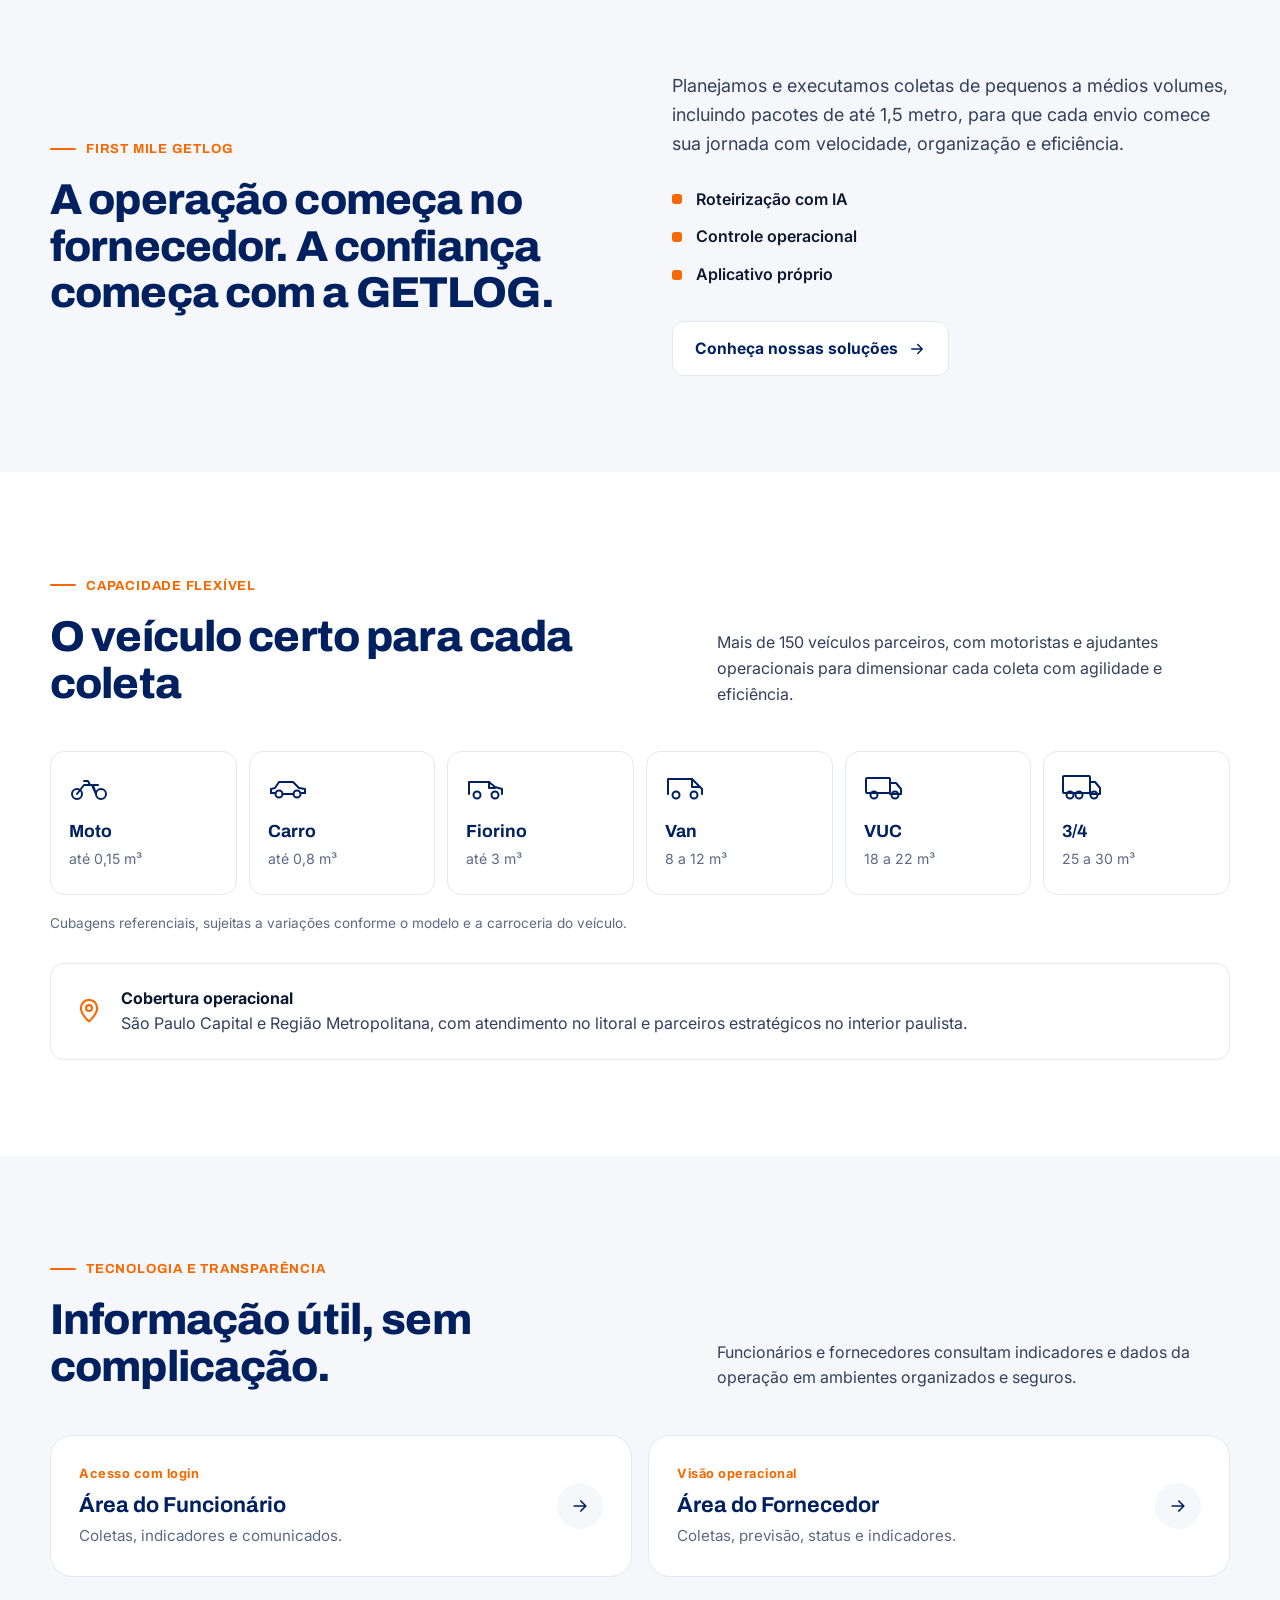
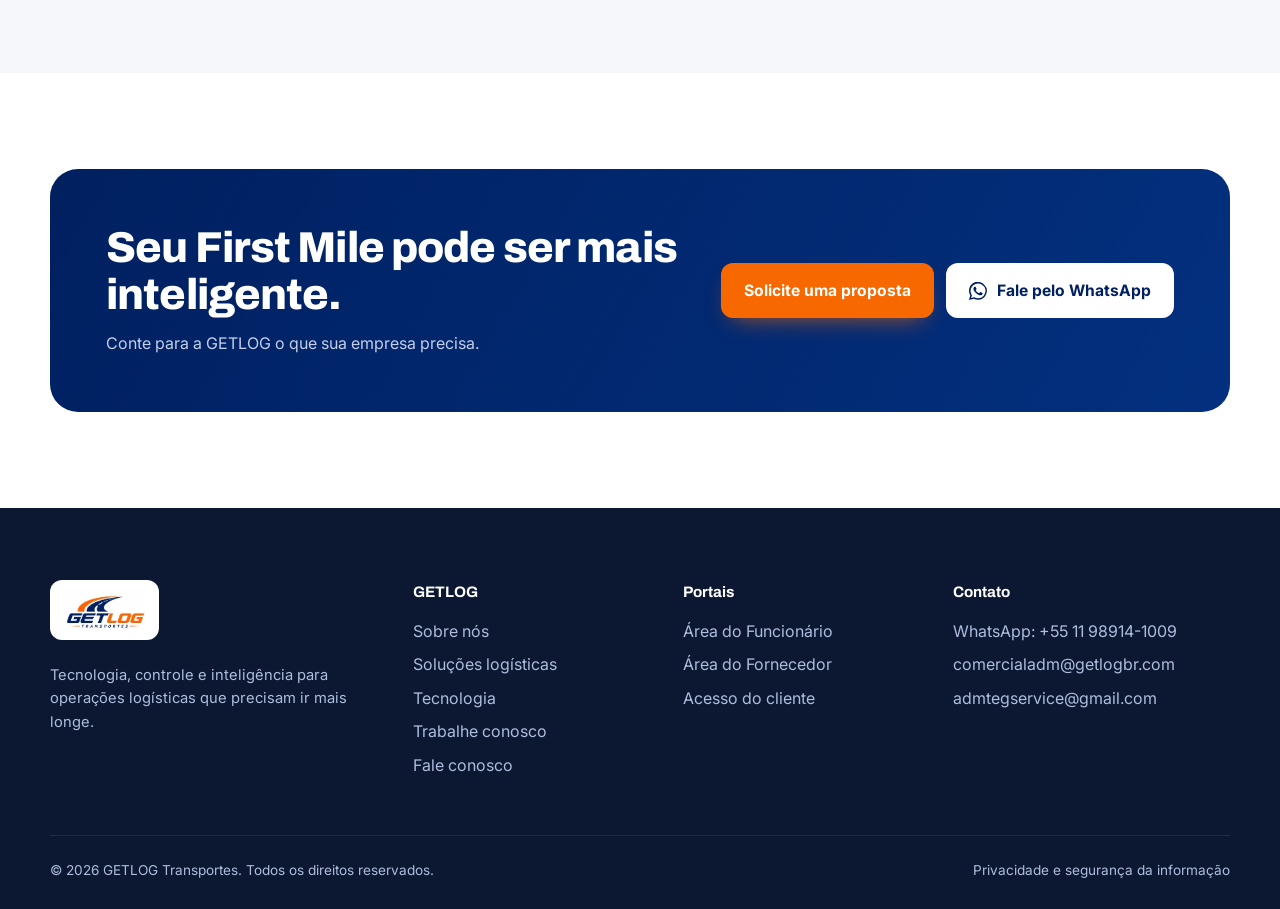
==== commit a579dba4: "Site novo + Performance ligada ao Google Drive (dados criptografados) - Atualiza o site com a versão" ====
--- a/index.html
+++ b/index.html
@@ -11,9 +11,10 @@
 <link rel="preconnect" href="https://fonts.googleapis.com">
 <link rel="preconnect" href="https://fonts.gstatic.com" crossorigin>
 <link rel="stylesheet" href="https://fonts.googleapis.com/css2?family=Archivo:wght@700;800&amp;family=Inter:wght@400;500;600;700&amp;display=swap">
-<link rel="stylesheet" href="/assets/site.css?v=4">
+<link rel="stylesheet" href="/assets/site.css?v=5">
 <meta property="og:title" content="GETLOG Transportes | Especialistas em First Mile">
 <meta property="og:description" content="Coletamos seus pacotes diretamente nos fornecedores e entregamos no destino definido pela sua operação. Mais de 100 mil pacotes por dia em São Paulo e Região Metropolitana.">
+<meta property="og:image" content="/assets/logo-getlog.webp">
 </head>
 <body>
 <a class="skip" href="#conteudo">Pular para o conteúdo</a>
@@ -21,18 +22,19 @@
 <div class="wrap nav">
 <a class="brand" href="/" aria-label="GETLOG Transportes, página inicial"><img src="/assets/logo-getlog.webp" alt="GETLOG Transportes" width="128" height="52"></a>
 <ul class="menu" id="menu">
-<li><a href="/" aria-current="page">Início</a></li><li><a href="/sobre/">A GETLOG</a></li><li><a href="/servicos/">Soluções</a></li><li><a href="/tecnologia/">Tecnologia</a></li><li><a href="/trabalhe-conosco/">Trabalhe conosco</a></li><li><a href="/contato/">Contato</a></li>
+<li><a href="/" aria-current=page>Início</a></li><li><a href="/sobre/">A GETLOG</a></li><li><a href="/servicos/">Soluções</a></li><li><a href="/tecnologia/">Tecnologia</a></li><li><a href="/trabalhe-conosco/">Trabalhe conosco</a></li><li><a href="/contato/">Contato</a></li>
 </ul>
 <div class="nav-actions">
 <a class="icon-btn" href="/portal/" aria-label="Área do Funcionário"><svg viewBox="0 0 24 24" fill="none" stroke="currentColor" stroke-width="1.8" stroke-linecap="round" stroke-linejoin="round" aria-hidden="true"><circle cx="12" cy="8" r="4"/><path d="M4 21c1.6-4 4.5-6 8-6s6.4 2 8 6"/></svg><span class="tip">Área do Funcionário</span></a>
-<a class="icon-btn" href="/fornecedor/" aria-label="Área do Fornecedor"><svg viewBox="0 0 24 24" fill="none" stroke="currentColor" stroke-width="1.8" stroke-linecap="round" stroke-linejoin="round" aria-hidden="true"><path d="M4 21V5a1 1 0 0 1 1-1h9a1 1 0 0 1 1 1v16"/><path d="M15 10h4a1 1 0 0 1 1 1v10"/><path d="M8 8h3M8 12h3M8 16h3M3 21h18"/></svg><span class="tip">Área do Fornecedor</span></a>
+<a class="icon-btn" href="/cliente/" aria-label="Área do Cliente"><svg viewBox="0 0 24 24" fill="none" stroke="currentColor" stroke-width="1.8" stroke-linecap="round" stroke-linejoin="round" aria-hidden="true"><path d="M4 21V5a1 1 0 0 1 1-1h9a1 1 0 0 1 1 1v16"/><path d="M15 10h4a1 1 0 0 1 1 1v10"/><path d="M8 8h3M8 12h3M8 16h3M3 21h18"/></svg><span class="tip">Área do Cliente</span></a>
 <a class="btn btn-primary" href="/contato/">Solicite uma proposta</a>
 </div>
 <button class="menu-toggle" aria-controls="menu" aria-expanded="false" aria-label="Abrir menu"><span></span></button>
 </div>
 </header>
 <main id="conteudo">
-<section class="hero"><div class="wrap hero-grid">
+
+<section class="hero"><canvas id="net" aria-hidden="true"></canvas><div class="wrap hero-grid">
 <div>
 <div class="kicker">ESPECIALISTAS EM FIRST MILE</div>
 <h1>O primeiro passo da sua logística, <span class="hl">feito para ir mais longe.</span></h1>
@@ -42,7 +44,10 @@
 <div class="flow-card" aria-label="Operação First Mile: coleta e entrega de ponta a ponta">
 <div class="fc-top"><div><div class="fc-eyebrow">OPERAÇÃO FIRST MILE</div><div class="fc-title">Coleta e entrega de ponta a ponta</div></div><span class="live"><i></i>Operação ativa</span></div>
 <div class="fc-flow">
-<svg class="track" viewBox="0 0 1000 56" preserveAspectRatio="none" aria-hidden="true"><line x1="125" y1="28" x2="375" y2="28" stroke="#f86800" stroke-width="3" vector-effect="non-scaling-stroke"/><line x1="375" y1="28" x2="875" y2="28" stroke="rgba(255,255,255,.28)" stroke-width="2" stroke-dasharray="7 7" vector-effect="non-scaling-stroke" class="dash"/></svg>
+<svg class="track" viewBox="0 0 1000 56" preserveAspectRatio="none" aria-hidden="true">
+<line x1="125" y1="28" x2="375" y2="28" stroke="#f86800" stroke-width="3" vector-effect="non-scaling-stroke"/>
+<line x1="375" y1="28" x2="875" y2="28" stroke="rgba(255,255,255,.28)" stroke-width="2" stroke-dasharray="7 7" vector-effect="non-scaling-stroke" class="dash"/>
+</svg>
 <div class="truck" aria-hidden="true"><svg viewBox="0 0 64 36" aria-hidden="true"><rect x="2" y="4" width="36" height="22" rx="3" fill="#fff"/><rect x="2" y="4" width="36" height="5" rx="2" fill="#ffd2b0"/><path d="M38 11h12.5a3 3 0 0 1 2.5 1.4l6 9.1a3 3 0 0 1 .5 1.6V26a2 2 0 0 1-2 2H38z" fill="#f86800"/><path d="M42 14h8l4 6h-12z" fill="#0b2d72"/><rect x="0" y="24" width="60" height="4" rx="2" fill="#0b2d72" opacity=".35"/><circle cx="13" cy="28" r="5" fill="#0c1831" stroke="#fff" stroke-width="2"/><circle cx="49" cy="28" r="5" fill="#0c1831" stroke="#fff" stroke-width="2"/></svg></div>
 <ol class="fc-steps">
 <li><div class="node"><svg viewBox="0 0 24 24" fill="none" stroke="currentColor" stroke-width="1.8" stroke-linecap="round" stroke-linejoin="round" aria-hidden="true"><path d="M4 21V5a1 1 0 0 1 1-1h9a1 1 0 0 1 1 1v16"/><path d="M15 10h4a1 1 0 0 1 1 1v10"/><path d="M8 8h3M8 12h3M8 16h3M3 21h18"/></svg></div><strong>Fornecedor</strong><span>Pacotes preparados</span></li>
@@ -59,11 +64,13 @@
 </div>
 </div>
 </div></section>
-<section class="stats" aria-label="GETLOG em números"><div class="wrap"><ul><li><b>+6 anos</b><span>de experiência</span></li><li><b>+150</b><span>veículos parceiros</span></li><li><b>+100 mil</b><span>pacotes coletados por dia</span></li><li><b>Até 1,5 m</b><span>pequenos e médios volumes</span></li></ul></div></section>
+<section class="stats" aria-label="GETLOG em números"><div class="wrap"><ul>
+<li><b>+6 anos</b><span>de experiência</span></li><li><b>+150</b><span>veículos parceiros</span></li><li><b>+100 mil</b><span>pacotes coletados por dia</span></li><li><b>Até 1,5 m</b><span>pequenos e médios volumes</span></li>
+</ul></div></section>
 <section class="section"><div class="wrap">
 <div class="section-head"><div><div class="kicker">EXPERIÊNCIA COMPROVADA</div><h2>Coletas para grandes marcas e plataformas</h2></div><p>Estrutura preparada para diferentes perfis e volumes do comércio digital.</p></div>
 <div class="logos"><div class="logo-tile"><img src="https://cdn.simpleicons.org/tiktok/000000" alt="" width="28" height="28" loading="lazy">TikTok</div><div class="logo-tile"><img src="https://www.google.com/s2/favicons?sz=64&amp;domain=shein.com" alt="" width="28" height="28" loading="lazy">SHEIN</div><div class="logo-tile"><img src="https://www.google.com/s2/favicons?sz=64&amp;domain=nuvemshop.com.br" alt="" width="28" height="28" loading="lazy">Nuvemshop</div><div class="logo-tile"><img src="https://www.google.com/s2/favicons?sz=64&amp;domain=kwai.com" alt="" width="28" height="28" loading="lazy">Kwai</div><div class="logo-tile"><img src="https://www.google.com/s2/favicons?sz=64&amp;domain=estoca.com.br" alt="" width="28" height="28" loading="lazy">Estoca</div><div class="logo-tile"><img src="https://www.google.com/s2/favicons?sz=64&amp;domain=olist.com" alt="" width="28" height="28" loading="lazy">Olist</div><div class="logo-tile"><img src="https://www.google.com/s2/favicons?sz=64&amp;domain=enjoei.com.br" alt="" width="28" height="28" loading="lazy">Enjoei</div><div class="logo-tile"><img src="https://www.google.com/s2/favicons?sz=64&amp;domain=fmlogistic.com.br" alt="" width="28" height="28" loading="lazy">FM Transportes</div><div class="logo-tile"><img src="https://www.google.com/s2/favicons?sz=64&amp;domain=frenet.com.br" alt="" width="28" height="28" loading="lazy">Frenet</div><div class="logo-tile"><img src="https://www.google.com/s2/favicons?sz=64&amp;domain=tpl.com.br" alt="" width="28" height="28" loading="lazy">TPL</div></div>
-<div class="partners"><span class="lbl">Principais parceiros logísticos</span><div class="partner"><span class="imile">iMile</span>Delivery</div><div class="partner"><span class="jt">J&amp;T</span>Express</div></div>
+<div class="partners"><span class="lbl">Principais parceiros logísticos</span><div class="partner"><img src="https://www.google.com/s2/favicons?sz=64&amp;domain=imile.com" alt="" width="28" height="28" loading="lazy">iMile Delivery</div><div class="partner"><img src="https://www.google.com/s2/favicons?sz=64&amp;domain=jtexpress.com.br" alt="" width="28" height="28" loading="lazy">J&amp;T Express</div></div>
 </div></section>
 <section class="section soft"><div class="wrap split">
 <div><div class="kicker">FIRST MILE GETLOG</div><h2>A operação começa no fornecedor. A confiança começa com a GETLOG.</h2></div>
@@ -73,7 +80,7 @@
 </div></section>
 <section class="section"><div class="wrap">
 <div class="section-head"><div><div class="kicker">CAPACIDADE FLEXÍVEL</div><h2>O veículo certo para cada coleta</h2></div><p>Mais de 150 veículos parceiros, com motoristas e ajudantes operacionais para dimensionar cada coleta com agilidade e eficiência.</p></div>
-<div class="fleet"><div class="vehicle"><svg viewBox="0 0 40 28" fill="none" stroke="currentColor" stroke-width="2" stroke-linecap="round" stroke-linejoin="round" aria-hidden="true"><circle cx="8" cy="20" r="5"/><circle cx="32" cy="20" r="5"/><path d="M8 20l7-9h8l4 9M21 11l-2-4h-4M27 20l-3-9h5"/></svg><b>Moto</b><span>até 0,15 m³</span></div><div class="vehicle"><svg viewBox="0 0 40 28" fill="none" stroke="currentColor" stroke-width="2" stroke-linecap="round" stroke-linejoin="round" aria-hidden="true"><path d="M3 19v-4l4-1 4-6h14l6 6 6 1v4"/><circle cx="11" cy="20" r="3.5"/><circle cx="29" cy="20" r="3.5"/><path d="M14.5 20h11M3 19h4.5M32.5 19H37"/></svg><b>Carro</b><span>até 0,8 m³</span></div><div class="vehicle"><svg viewBox="0 0 40 28" fill="none" stroke="currentColor" stroke-width="2" stroke-linecap="round" stroke-linejoin="round" aria-hidden="true"><path d="M3 20V8h20l6 5 7 2v5"/><path d="M23 8v6h6"/><circle cx="11" cy="21" r="3.5"/><circle cx="29" cy="21" r="3.5"/></svg><b>Fiorino</b><span>até 3 m³</span></div><div class="vehicle"><svg viewBox="0 0 40 28" fill="none" stroke="currentColor" stroke-width="2" stroke-linecap="round" stroke-linejoin="round" aria-hidden="true"><path d="M3 20V5h24l7 7 3 3v5"/><path d="M27 5v8h7"/><circle cx="11" cy="21" r="3.5"/><circle cx="29" cy="21" r="3.5"/></svg><b>Van</b><span>8 a 12 m³</span></div><div class="vehicle"><svg viewBox="0 0 40 28" fill="none" stroke="currentColor" stroke-width="2" stroke-linecap="round" stroke-linejoin="round" aria-hidden="true"><rect x="2" y="4" width="24" height="15" rx="1"/><path d="M26 9h6l5 6v5H26"/><circle cx="10" cy="21" r="3.5"/><circle cx="31" cy="21" r="3.5"/></svg><b>VUC</b><span>18 a 22 m³</span></div><div class="vehicle"><svg viewBox="0 0 40 28" fill="none" stroke="currentColor" stroke-width="2" stroke-linecap="round" stroke-linejoin="round" aria-hidden="true"><rect x="1" y="2" width="27" height="17" rx="1"/><path d="M28 8h5l5 6v6H28"/><circle cx="8" cy="21" r="3.5"/><circle cx="17" cy="21" r="3.5"/><circle cx="32" cy="21" r="3.5"/></svg><b>3/4</b><span>25 a 30 m³</span></div></div>
+<div class="fleet"><div class="vehicle"><svg viewBox="0 0 40 28" fill="none" stroke="currentColor" stroke-width="2" stroke-linecap="round" stroke-linejoin="round"><circle cx="8" cy="20" r="5"/><circle cx="32" cy="20" r="5"/><path d="M8 20l7-9h8l4 9M21 11l-2-4h-4M27 20l-3-9h5"/></svg><b>Moto</b><span>até 0,15 m³</span></div><div class="vehicle"><svg viewBox="0 0 40 28" fill="none" stroke="currentColor" stroke-width="2" stroke-linecap="round" stroke-linejoin="round"><path d="M3 19v-4l4-1 4-6h14l6 6 6 1v4"/><circle cx="11" cy="20" r="3.5"/><circle cx="29" cy="20" r="3.5"/><path d="M14.5 20h11M3 19h4.5M32.5 19H37"/></svg><b>Carro</b><span>até 0,8 m³</span></div><div class="vehicle"><svg viewBox="0 0 40 28" fill="none" stroke="currentColor" stroke-width="2" stroke-linecap="round" stroke-linejoin="round"><path d="M3 20V8h20l6 5 7 2v5"/><path d="M23 8v6h6"/><circle cx="11" cy="21" r="3.5"/><circle cx="29" cy="21" r="3.5"/></svg><b>Fiorino</b><span>até 3 m³</span></div><div class="vehicle"><svg viewBox="0 0 40 28" fill="none" stroke="currentColor" stroke-width="2" stroke-linecap="round" stroke-linejoin="round"><path d="M3 20V5h24l7 7 3 3v5"/><path d="M27 5v8h7"/><circle cx="11" cy="21" r="3.5"/><circle cx="29" cy="21" r="3.5"/></svg><b>Van</b><span>8 a 12 m³</span></div><div class="vehicle"><svg viewBox="0 0 40 28" fill="none" stroke="currentColor" stroke-width="2" stroke-linecap="round" stroke-linejoin="round"><rect x="2" y="4" width="24" height="15" rx="1"/><path d="M26 9h6l5 6v5H26"/><circle cx="10" cy="21" r="3.5"/><circle cx="31" cy="21" r="3.5"/></svg><b>VUC</b><span>18 a 22 m³</span></div><div class="vehicle"><svg viewBox="0 0 40 28" fill="none" stroke="currentColor" stroke-width="2" stroke-linecap="round" stroke-linejoin="round"><rect x="1" y="2" width="27" height="17" rx="1"/><path d="M28 8h5l5 6v6H28"/><circle cx="8" cy="21" r="3.5"/><circle cx="17" cy="21" r="3.5"/><circle cx="32" cy="21" r="3.5"/></svg><b>3/4</b><span>25 a 30 m³</span></div></div>
 <p class="note">Cubagens referenciais, sujeitas a variações conforme o modelo e a carroceria do veículo.</p>
 <div class="coverage"><svg viewBox="0 0 24 24" fill="none" stroke="currentColor" stroke-width="1.8" stroke-linecap="round" stroke-linejoin="round" aria-hidden="true"><path d="M12 21s-7-6.2-7-11.5a7 7 0 0 1 14 0C19 14.8 12 21 12 21z"/><circle cx="12" cy="9.5" r="2.5"/></svg><div><b>Cobertura operacional</b><p style="color:var(--slate)">São Paulo Capital e Região Metropolitana, com atendimento no litoral e parceiros estratégicos no interior paulista.</p></div></div>
 </div></section>
@@ -83,19 +90,24 @@
 <a class="portal-link" href="/portal/"><div><small>Acesso com login</small><b>Área do Funcionário</b><span>Coletas, indicadores e comunicados.</span></div><span class="arrow"><svg viewBox="0 0 24 24" fill="none" stroke="currentColor" stroke-width="2" stroke-linecap="round" stroke-linejoin="round" aria-hidden="true"><path d="M5 12h14M13 6l6 6-6 6"/></svg></span></a>
 <a class="portal-link" href="/fornecedor/"><div><small>Visão operacional</small><b>Área do Fornecedor</b><span>Coletas, previsão, status e indicadores.</span></div><span class="arrow"><svg viewBox="0 0 24 24" fill="none" stroke="currentColor" stroke-width="2" stroke-linecap="round" stroke-linejoin="round" aria-hidden="true"><path d="M5 12h14M13 6l6 6-6 6"/></svg></span></a>
 </div></div></section>
-<section class="section"><div class="wrap"><div class="cta"><div><h2>Seu First Mile pode ser mais inteligente.</h2><p>Conte para a GETLOG o que sua empresa precisa.</p></div><div class="actions" style="margin-top:0"><a class="btn btn-primary" href="/contato/">Solicite uma proposta</a><a class="btn btn-light" href="https://wa.me/5511989141009?text=Ol%C3%A1%21%20Conheci%20a%20GETLOG%20pelo%20site%20e%20gostaria%20de%20conversar%20sobre%20uma%20solu%C3%A7%C3%A3o%20de%20First%20Mile%20para%20minha%20opera%C3%A7%C3%A3o." target="_blank" rel="noopener"><svg viewBox="0 0 24 24" fill="currentColor" aria-hidden="true"><path d="M17.5 14.4c-.3-.1-1.8-.9-2-1s-.5-.1-.7.1-.8 1-1 1.2-.4.2-.7.1a8 8 0 0 1-2.4-1.5 9 9 0 0 1-1.6-2c-.2-.3 0-.5.1-.6l.5-.6.3-.5v-.5l-1-2.2c-.2-.6-.5-.5-.7-.5h-.6a1.1 1.1 0 0 0-.8.4 3.4 3.4 0 0 0-1 2.5 5.9 5.9 0 0 0 1.2 3.1 13.5 13.5 0 0 0 5.2 4.6c.7.3 1.3.5 1.7.6a4.2 4.2 0 0 0 1.9.1 3.1 3.1 0 0 0 2-1.4 2.5 2.5 0 0 0 .2-1.4c-.1-.1-.3-.2-.6-.3M12 21.8a9.9 9.9 0 0 1-5-1.4l-.4-.2-3.7 1 1-3.6-.2-.4A9.9 9.9 0 1 1 12 21.8m8.4-18.3A11.8 11.8 0 0 0 1.7 17.7L0 24l6.4-1.7a11.8 11.8 0 0 0 5.6 1.4 11.9 11.9 0 0 0 8.4-20.2"/></svg>Fale pelo WhatsApp</a></div></div></div></section></main>
+<section class="section"><div class="wrap"><div class="cta"><div><h2>Seu First Mile pode ser mais inteligente.</h2><p>Conte para a GETLOG o que sua empresa precisa.</p></div><div class="actions" style="margin-top:0"><a class="btn btn-primary" href="/contato/">Solicite uma proposta</a><a class="btn btn-light" href="https://wa.me/5511989141009?text=Ol%C3%A1%21%20Conheci%20a%20GETLOG%20pelo%20site%20e%20gostaria%20de%20conversar%20sobre%20uma%20solu%C3%A7%C3%A3o%20de%20First%20Mile%20para%20minha%20opera%C3%A7%C3%A3o." target="_blank" rel="noopener"><svg viewBox="0 0 24 24" fill="currentColor" aria-hidden="true"><path d="M17.5 14.4c-.3-.1-1.8-.9-2-1s-.5-.1-.7.1-.8 1-1 1.2-.4.2-.7.1a8 8 0 0 1-2.4-1.5 9 9 0 0 1-1.6-2c-.2-.3 0-.5.1-.6l.5-.6.3-.5v-.5l-1-2.2c-.2-.6-.5-.5-.7-.5h-.6a1.1 1.1 0 0 0-.8.4 3.4 3.4 0 0 0-1 2.5 5.9 5.9 0 0 0 1.2 3.1 13.5 13.5 0 0 0 5.2 4.6c.7.3 1.3.5 1.7.6a4.2 4.2 0 0 0 1.9.1 3.1 3.1 0 0 0 2-1.4 2.5 2.5 0 0 0 .2-1.4c-.1-.1-.3-.2-.6-.3M12 21.8a9.9 9.9 0 0 1-5-1.4l-.4-.2-3.7 1 1-3.6-.2-.4A9.9 9.9 0 1 1 12 21.8m8.4-18.3A11.8 11.8 0 0 0 1.7 17.7L0 24l6.4-1.7a11.8 11.8 0 0 0 5.6 1.4 11.9 11.9 0 0 0 8.4-20.2"/></svg>Fale pelo WhatsApp</a></div></div></div></section>
+</main>
 <footer class="site-footer">
 <div class="wrap">
 <div class="foot-grid">
-<div><span class="logo-chip"><img src="/assets/logo-getlog.webp" alt="GETLOG Transportes" width="98" height="40" loading="lazy"></span><p>Tecnologia, controle e inteligência para operações logísticas que precisam ir mais longe.</p></div>
+<div>
+<span class="logo-chip"><img src="/assets/logo-getlog.webp" alt="GETLOG Transportes" width="98" height="40" loading="lazy"></span>
+<p>Tecnologia, controle e inteligência para operações logísticas que precisam ir mais longe.</p>
+</div>
 <div><h4>GETLOG</h4><ul><li><a href="/sobre/">Sobre nós</a></li><li><a href="/servicos/">Soluções logísticas</a></li><li><a href="/tecnologia/">Tecnologia</a></li><li><a href="/trabalhe-conosco/">Trabalhe conosco</a></li><li><a href="/contato/">Fale conosco</a></li></ul></div>
-<div><h4>Portais</h4><ul><li><a href="/portal/">Área do Funcionário</a></li><li><a href="/fornecedor/">Área do Fornecedor</a></li></ul></div>
+<div><h4>Portais</h4><ul><li><a href="/portal/">Área do Funcionário</a></li><li><a href="/fornecedor/">Área do Fornecedor</a></li><li><a href="/cliente/">Acesso do cliente</a></li></ul></div>
 <div><h4>Contato</h4><ul><li><a href="https://wa.me/5511989141009?text=Ol%C3%A1%21%20Conheci%20a%20GETLOG%20pelo%20site%20e%20gostaria%20de%20conversar%20sobre%20uma%20solu%C3%A7%C3%A3o%20de%20First%20Mile%20para%20minha%20opera%C3%A7%C3%A3o." target="_blank" rel="noopener">WhatsApp: +55 11 98914-1009</a></li><li><a href="mailto:comercialadm@getlogbr.com">comercialadm@getlogbr.com</a></li><li><a href="mailto:admtegservice@gmail.com">admtegservice@gmail.com</a></li></ul></div>
 </div>
 <div class="foot-bottom"><span>© <span id="ano">2026</span> GETLOG Transportes. Todos os direitos reservados.</span><span>Privacidade e segurança da informação</span></div>
 </div>
 </footer>
 <a class="wa-float" href="https://wa.me/5511989141009?text=Ol%C3%A1%21%20Conheci%20a%20GETLOG%20pelo%20site%20e%20gostaria%20de%20conversar%20sobre%20uma%20solu%C3%A7%C3%A3o%20de%20First%20Mile%20para%20minha%20opera%C3%A7%C3%A3o." target="_blank" rel="noopener" aria-label="Falar pelo WhatsApp"><svg viewBox="0 0 24 24" fill="currentColor" aria-hidden="true"><path d="M17.5 14.4c-.3-.1-1.8-.9-2-1s-.5-.1-.7.1-.8 1-1 1.2-.4.2-.7.1a8 8 0 0 1-2.4-1.5 9 9 0 0 1-1.6-2c-.2-.3 0-.5.1-.6l.5-.6.3-.5v-.5l-1-2.2c-.2-.6-.5-.5-.7-.5h-.6a1.1 1.1 0 0 0-.8.4 3.4 3.4 0 0 0-1 2.5 5.9 5.9 0 0 0 1.2 3.1 13.5 13.5 0 0 0 5.2 4.6c.7.3 1.3.5 1.7.6a4.2 4.2 0 0 0 1.9.1 3.1 3.1 0 0 0 2-1.4 2.5 2.5 0 0 0 .2-1.4c-.1-.1-.3-.2-.6-.3M12 21.8a9.9 9.9 0 0 1-5-1.4l-.4-.2-3.7 1 1-3.6-.2-.4A9.9 9.9 0 1 1 12 21.8m8.4-18.3A11.8 11.8 0 0 0 1.7 17.7L0 24l6.4-1.7a11.8 11.8 0 0 0 5.6 1.4 11.9 11.9 0 0 0 8.4-20.2"/></svg></a>
-<script src="/assets/site.js?v=4" defer></script>
+<script src="/assets/site.js?v=5" defer></script>
+<script src="/assets/net.js?v=5" defer></script>
 </body>
 </html>
--- a/assets/site.css
+++ b/assets/site.css
@@ -0,0 +1,233 @@
+:root{--navy:#002060;--ink:#0c1831;--slate:#32405c;--muted:#5d6984;--line:#e3e8f1;--soft:#f5f7fb;--orange:#f86800;--orange-2:#ff7a14;--white:#fff;--ok:#1fbf6b;--radius-l:22px;--radius-m:14px;--radius-s:10px;--wrap:1180px;--display:"Archivo",Inter,Arial,sans-serif;--body:Inter,Arial,Helvetica,sans-serif}
+[hidden]{display:none!important}
+*,*::before,*::after{box-sizing:border-box}
+html{-webkit-text-size-adjust:100%;scroll-behavior:smooth}
+body{margin:0;font-family:var(--body);color:var(--ink);background:var(--white);font-size:16px;line-height:1.6;-webkit-font-smoothing:antialiased}
+img,svg{display:block;max-width:100%}
+a{color:inherit}
+button,input,select,textarea{font:inherit;color:inherit}
+:focus-visible{outline:3px solid var(--orange);outline-offset:3px;border-radius:6px}
+.wrap{width:min(var(--wrap),100% - 40px);margin-inline:auto}
+.skip{position:absolute;left:-999px;top:8px;background:var(--navy);color:#fff;padding:10px 14px;border-radius:8px;z-index:100}
+.skip:focus{left:12px}
+h1,h2,h3{font-family:var(--display);color:var(--navy);letter-spacing:-.02em;line-height:1.08;margin:0}
+h1{font-size:clamp(2.4rem,5.4vw,4.3rem);font-weight:800}
+h2{font-size:clamp(1.8rem,3.4vw,2.7rem);font-weight:800}
+h3{font-size:1.2rem;font-weight:700;letter-spacing:-.01em}
+p{margin:0}
+.lead{font-size:1.125rem;color:var(--slate);max-width:60ch}
+.kicker{display:inline-flex;align-items:center;gap:10px;font-family:var(--display);font-weight:700;font-size:.82rem;letter-spacing:.06em;color:var(--orange);margin-bottom:18px}
+.kicker::before{content:"";width:26px;height:2px;background:var(--orange);border-radius:2px}
+.hl{color:var(--orange)}
+
+.site-header{position:sticky;top:0;z-index:50;background:rgba(255,255,255,.92);backdrop-filter:saturate(1.6) blur(12px);-webkit-backdrop-filter:saturate(1.6) blur(12px);border-bottom:1px solid transparent;transition:border-color .2s}
+.site-header.scrolled{border-bottom-color:var(--line)}
+.nav{display:flex;align-items:center;gap:28px;height:84px}
+.brand img{height:52px;width:auto}
+.menu{display:flex;gap:4px;margin-left:auto;list-style:none;padding:0;margin-block:0}
+.menu a{display:block;padding:10px 12px;text-decoration:none;font-weight:600;font-size:.95rem;color:var(--ink);border-radius:8px;position:relative}
+.menu a:hover{color:var(--orange)}
+.menu a[aria-current=page]{color:var(--orange)}
+.menu a[aria-current=page]::after{content:"";position:absolute;left:12px;right:12px;bottom:2px;height:2px;background:var(--orange);border-radius:2px}
+.nav-actions{display:flex;align-items:center;gap:8px}
+.icon-btn{position:relative;display:grid;place-items:center;width:44px;height:44px;border-radius:12px;border:1px solid var(--line);background:#fff;color:var(--navy);text-decoration:none;transition:border-color .15s,color .15s,background .15s}
+.icon-btn:hover{border-color:var(--orange);color:var(--orange);background:#fff8f3}
+.icon-btn svg{width:20px;height:20px}
+.icon-btn .tip{position:absolute;top:calc(100% + 8px);left:50%;transform:translateX(-50%);white-space:nowrap;background:var(--ink);color:#fff;font-size:.78rem;font-weight:600;padding:6px 10px;border-radius:8px;opacity:0;pointer-events:none;transition:opacity .15s}
+.icon-btn:hover .tip,.icon-btn:focus-visible .tip{opacity:1}
+.btn{display:inline-flex;align-items:center;justify-content:center;gap:10px;padding:14px 22px;border-radius:12px;font-weight:700;font-size:.98rem;text-decoration:none;border:1px solid transparent;cursor:pointer;transition:transform .15s,background .15s,box-shadow .15s}
+.btn:active{transform:translateY(1px)}
+.btn-primary{background:var(--orange);color:#fff;box-shadow:0 10px 24px -12px rgba(248,104,0,.8)}
+.btn-primary:hover{background:#e55f00}
+.btn-ghost{background:#fff;color:var(--navy);border-color:var(--line)}
+.btn-ghost:hover{border-color:var(--navy)}
+.btn-light{background:#fff;color:var(--navy)}
+.btn svg{width:18px;height:18px}
+.menu-toggle{display:none;margin-left:auto;width:44px;height:44px;border-radius:12px;border:1px solid var(--line);background:#fff;cursor:pointer}
+.menu-toggle span,.menu-toggle span::before,.menu-toggle span::after{display:block;width:18px;height:2px;background:var(--navy);margin:auto;position:relative;border-radius:2px;content:""}
+.menu-toggle span::before{position:absolute;top:-6px}
+.menu-toggle span::after{position:absolute;top:6px}
+
+.hero{position:relative;overflow:hidden;padding:72px 0 88px;background:linear-gradient(180deg,#fff 0%,#f7f9fc 100%)}
+.hero::before{content:"";position:absolute;inset:0;background-image:linear-gradient(rgba(0,32,96,.045) 1px,transparent 1px),linear-gradient(90deg,rgba(0,32,96,.045) 1px,transparent 1px);background-size:48px 48px;mask-image:radial-gradient(ellipse at 30% 30%,#000 30%,transparent 75%);-webkit-mask-image:radial-gradient(ellipse at 30% 30%,#000 30%,transparent 75%)}
+.hero-grid{position:relative;display:grid;grid-template-columns:1.02fr 1fr;gap:56px;align-items:center}
+.hero h1 .hl{display:block}
+.hero .lead{margin-top:24px}
+.actions{display:flex;flex-wrap:wrap;gap:12px;margin-top:34px}
+
+.flow-card{position:relative;color:#fff;background:radial-gradient(120% 140% at 100% 0%,#0a3a8c 0%,#04246a 38%,#021a4f 100%);border-radius:26px;padding:28px 28px 24px;box-shadow:0 40px 80px -40px rgba(0,32,96,.65),0 2px 0 rgba(255,255,255,.06) inset;isolation:isolate;overflow:hidden}
+.flow-card::after{content:"";position:absolute;right:-120px;bottom:-160px;width:420px;height:420px;border-radius:50%;border:1px solid rgba(255,255,255,.07);z-index:-1}
+.fc-top{display:flex;justify-content:space-between;align-items:flex-start;gap:16px;padding-bottom:20px;border-bottom:1px solid rgba(255,255,255,.1)}
+.fc-eyebrow{font-family:var(--display);font-weight:700;font-size:.72rem;letter-spacing:.12em;color:#ff9a4d}
+.fc-title{font-family:var(--display);font-weight:700;font-size:1.25rem;margin-top:6px;letter-spacing:-.01em}
+.live{display:inline-flex;align-items:center;gap:8px;font-size:.78rem;font-weight:600;padding:8px 12px;border-radius:999px;background:rgba(255,255,255,.08);border:1px solid rgba(255,255,255,.14);white-space:nowrap}
+.live i{width:8px;height:8px;border-radius:50%;background:var(--ok);box-shadow:0 0 0 0 rgba(31,191,107,.6);animation:pulse 2.2s infinite}
+@keyframes pulse{0%{box-shadow:0 0 0 0 rgba(31,191,107,.55)}70%{box-shadow:0 0 0 9px rgba(31,191,107,0)}100%{box-shadow:0 0 0 0 rgba(31,191,107,0)}}
+.fc-flow{position:relative;margin:26px 0 22px}
+.fc-flow svg.track{position:absolute;left:0;right:0;top:0;width:100%;height:56px;overflow:visible;pointer-events:none}
+.fc-steps{position:relative;display:grid;grid-template-columns:repeat(4,1fr);gap:8px;list-style:none;margin:0;padding:0}
+.fc-steps li{display:flex;flex-direction:column;align-items:center;text-align:center}
+.node{width:56px;height:56px;border-radius:16px;display:grid;place-items:center;background:#0b2d72;border:1px solid rgba(255,255,255,.16);color:#c9d6f2;position:relative;z-index:1}
+.node svg{width:24px;height:24px}
+.node.active{background:linear-gradient(160deg,#ff8a2b,#f86800);border-color:transparent;color:#fff;box-shadow:0 12px 28px -10px rgba(248,104,0,.9)}
+.node.active::before{content:"";position:absolute;inset:-7px;border-radius:21px;border:1.5px solid rgba(255,138,43,.55);animation:ring 2.4s ease-out infinite}
+@keyframes ring{0%{opacity:.9;transform:scale(.92)}100%{opacity:0;transform:scale(1.18)}}
+.fc-steps strong{display:block;margin-top:14px;font-family:var(--display);font-size:.95rem;font-weight:700}
+.fc-steps span{display:block;margin-top:2px;font-size:.76rem;color:#9fb4dd}
+.fc-foot{display:grid;grid-template-columns:auto 1fr auto auto;align-items:center;gap:18px;padding-top:20px;border-top:1px solid rgba(255,255,255,.1)}
+.seal{width:44px;height:44px;border-radius:50%;display:grid;place-items:center;background:rgba(31,191,107,.14);border:1px solid rgba(31,191,107,.45);color:#45e08f}
+.seal svg{width:20px;height:20px}
+.fc-foot small{display:block;font-size:.7rem;color:#9fb4dd;letter-spacing:.02em}
+.fc-foot b{display:block;font-size:.92rem;font-weight:700}
+.fc-foot .num{text-align:right;padding-left:18px;border-left:1px solid rgba(255,255,255,.12)}
+.fc-foot .num b{font-family:var(--display);font-size:1.05rem}
+#truck{offset-rotate:0deg}
+
+.stats{background:var(--navy);color:#fff}
+.stats ul{display:grid;grid-template-columns:repeat(4,1fr);list-style:none;margin:0;padding:0}
+.stats li{padding:26px 24px;border-left:1px solid rgba(255,255,255,.12)}
+.stats li:first-child{border-left:0;padding-left:0}
+.stats b{display:block;font-family:var(--display);font-size:1.75rem;font-weight:800;letter-spacing:-.01em}
+.stats span{font-size:.88rem;color:#b9c7e6}
+
+.section{padding:96px 0}
+.section.soft{background:var(--soft)}
+.section-head{display:grid;grid-template-columns:1.1fr .9fr;gap:40px;align-items:end;margin-bottom:44px}
+.section-head p{color:var(--slate)}
+.logos{display:grid;grid-template-columns:repeat(5,1fr);gap:12px}
+.logo-tile{display:flex;align-items:center;gap:12px;padding:16px 18px;border:1px solid var(--line);border-radius:var(--radius-m);background:#fff;font-weight:700;color:var(--ink);font-size:.95rem}
+.logo-tile img{width:28px;height:28px;border-radius:7px;object-fit:contain}
+.partners{display:flex;flex-wrap:wrap;align-items:center;gap:14px;margin-top:40px;padding-top:32px;border-top:1px solid var(--line)}
+.partners .lbl{font-size:.85rem;font-weight:600;color:var(--muted);margin-right:8px}
+.partner{display:flex;align-items:center;gap:12px;padding:12px 18px;border-radius:var(--radius-m);border:1px solid var(--line);background:#fff;font-weight:700}
+.partner img{height:30px;width:auto}
+.imile{font-family:var(--display);font-weight:800;color:#1f3c99;letter-spacing:-.02em;font-size:1.2rem}
+
+.split{display:grid;grid-template-columns:1fr 1fr;gap:64px;align-items:center}
+.feature-list{display:grid;gap:12px;margin-top:28px;list-style:none;padding:0}
+.feature-list li{display:flex;align-items:center;gap:14px;font-weight:600}
+.feature-list li::before{content:"";width:10px;height:10px;border-radius:3px;background:var(--orange);flex:none}
+.panel-dark{background:var(--navy);color:#fff;border-radius:var(--radius-l);padding:40px}
+.panel-dark h2,.panel-dark h3{color:#fff}
+.panel-dark p{color:#c3cfea}
+
+.fleet{display:grid;grid-template-columns:repeat(6,1fr);gap:12px}
+.vehicle{background:#fff;border:1px solid var(--line);border-radius:var(--radius-m);padding:22px 18px}
+.vehicle svg{width:40px;height:28px;color:var(--navy)}
+.vehicle b{display:block;margin-top:16px;font-family:var(--display);font-size:1.1rem;color:var(--navy)}
+.vehicle span{font-size:.88rem;color:var(--muted)}
+.note{margin-top:18px;font-size:.85rem;color:var(--muted)}
+.coverage{margin-top:28px;display:flex;gap:18px;align-items:center;padding:22px 24px;border-radius:var(--radius-m);background:#fff;border:1px solid var(--line)}
+.coverage svg{width:28px;height:28px;color:var(--orange);flex:none}
+
+.portal-links{display:grid;grid-template-columns:1fr 1fr;gap:16px}
+.portal-link{display:flex;justify-content:space-between;align-items:center;gap:20px;padding:28px;border-radius:var(--radius-l);text-decoration:none;border:1px solid var(--line);background:#fff;transition:border-color .15s,transform .15s}
+.portal-link:hover{border-color:var(--orange);transform:translateY(-2px)}
+.portal-link small{display:block;font-size:.8rem;font-weight:700;color:var(--orange);letter-spacing:.04em}
+.portal-link b{display:block;font-family:var(--display);font-size:1.35rem;color:var(--navy);margin-top:4px}
+.portal-link span{color:var(--muted);font-size:.95rem}
+.portal-link .arrow{width:46px;height:46px;flex:none;border-radius:50%;display:grid;place-items:center;background:var(--soft);color:var(--navy)}
+.portal-link .arrow svg{width:20px;height:20px}
+
+.cta{background:linear-gradient(120deg,var(--navy) 0%,#03307f 100%);color:#fff;border-radius:28px;padding:56px;display:grid;grid-template-columns:1.3fr auto;gap:32px;align-items:center}
+.cta h2{color:#fff}
+.cta p{color:#c3cfea;margin-top:12px}
+
+.page-hero{padding:80px 0 56px;background:linear-gradient(180deg,#fff,var(--soft))}
+.page-hero .lead{margin-top:20px}
+.cards{display:grid;grid-template-columns:repeat(2,1fr);gap:16px}
+.cards.three{grid-template-columns:repeat(3,1fr)}
+.card{padding:30px;border-radius:var(--radius-l);background:#fff;border:1px solid var(--line)}
+.card .n{display:inline-grid;place-items:center;width:38px;height:38px;border-radius:10px;background:#fff1e6;color:var(--orange);font-family:var(--display);font-weight:800;font-size:.95rem;margin-bottom:18px}
+.card p{margin-top:10px;color:var(--slate)}
+.prose p+p{margin-top:16px}
+.prose p{color:var(--slate);font-size:1.05rem}
+
+.form{display:grid;grid-template-columns:1fr 1fr;gap:16px}
+.form .full{grid-column:1/-1}
+.field label{display:block;font-size:.88rem;font-weight:600;margin-bottom:6px;color:var(--ink)}
+.field input,.field select,.field textarea{width:100%;padding:13px 14px;border-radius:var(--radius-s);border:1px solid #cfd7e6;background:#fff;transition:border-color .15s,box-shadow .15s}
+.field textarea{min-height:120px;resize:vertical}
+.field input:focus,.field select:focus,.field textarea:focus{outline:none;border-color:var(--navy);box-shadow:0 0 0 4px rgba(0,32,96,.1)}
+.check{display:flex;gap:10px;align-items:flex-start;font-size:.9rem;color:var(--slate)}
+.check input{margin-top:4px;accent-color:var(--orange);width:18px;height:18px}
+.form-card{padding:36px;border-radius:var(--radius-l);background:#fff;border:1px solid var(--line);box-shadow:0 30px 60px -45px rgba(0,32,96,.45)}
+.form-note{font-size:.85rem;color:var(--muted);margin-top:12px}
+.tabs{display:inline-flex;padding:5px;background:var(--soft);border-radius:14px;border:1px solid var(--line);margin-bottom:24px}
+.tabs button{border:0;background:none;padding:10px 18px;border-radius:10px;font-weight:700;cursor:pointer;color:var(--muted)}
+.tabs button[aria-selected=true]{background:#fff;color:var(--navy);box-shadow:0 4px 12px -6px rgba(0,32,96,.35)}
+.tabs button small{display:block;font-weight:500;font-size:.75rem}
+.contact-side{display:grid;gap:14px;align-content:start}
+.contact-item{padding:22px;border-radius:var(--radius-m);background:#fff;border:1px solid var(--line)}
+.contact-item small{display:block;font-size:.78rem;font-weight:700;color:var(--orange);letter-spacing:.04em;margin-bottom:6px}
+.contact-item a{text-decoration:none;font-weight:600;color:var(--navy);display:block}
+
+.site-footer{background:var(--ink);color:#aebdde;padding:72px 0 28px;margin-top:0}
+.foot-grid{display:grid;grid-template-columns:1.4fr 1fr 1fr 1.2fr;gap:40px}
+.site-footer .logo-chip{display:inline-block;background:#fff;padding:10px 14px;border-radius:12px}
+.site-footer .logo-chip img{height:40px;width:auto}
+.site-footer h4{color:#fff;font-family:var(--display);font-size:.95rem;margin:0 0 14px}
+.site-footer ul{list-style:none;margin:0;padding:0;display:grid;gap:8px}
+.site-footer a{text-decoration:none;color:#aebdde}
+.site-footer a:hover{color:#fff}
+.site-footer p{font-size:.92rem;margin-top:16px}
+.foot-bottom{display:flex;justify-content:space-between;gap:16px;margin-top:56px;padding-top:24px;border-top:1px solid rgba(255,255,255,.08);font-size:.85rem}
+
+.wa-float{position:fixed;right:20px;bottom:20px;z-index:40;width:58px;height:58px;border-radius:50%;background:#25d366;display:grid;place-items:center;box-shadow:0 14px 30px -10px rgba(37,211,102,.8);transition:transform .15s}
+.wa-float:hover{transform:scale(1.06)}
+.wa-float svg{width:30px;height:30px;color:#fff}
+
+@media (max-width:1100px){
+.menu{position:fixed;inset:84px 0 auto 0;flex-direction:column;background:#fff;padding:12px 20px 20px;border-bottom:1px solid var(--line);box-shadow:0 30px 40px -30px rgba(0,32,96,.4);display:none}
+.menu.open{display:flex}
+.menu a{padding:14px 8px}
+.menu a[aria-current=page]::after{display:none}
+.menu-toggle{display:grid;place-items:center}
+.nav-actions .btn{display:none}
+.hero-grid,.split,.section-head{grid-template-columns:1fr}
+.fleet{grid-template-columns:repeat(3,1fr)}
+.logos{grid-template-columns:repeat(3,1fr)}
+.foot-grid{grid-template-columns:1fr 1fr}
+.cards.three{grid-template-columns:1fr 1fr}
+}
+@media (max-width:680px){
+.nav{height:72px;gap:12px}
+.menu{inset:72px 0 auto 0}
+.brand img{height:42px}
+.hero{padding:44px 0 56px}
+.section{padding:64px 0}
+.stats ul{grid-template-columns:1fr 1fr}
+.stats li{border-left:0;padding:18px 0}
+.fleet,.logos{grid-template-columns:1fr 1fr}
+.cards,.cards.three,.portal-links,.form,.foot-grid{grid-template-columns:1fr}
+.cta{grid-template-columns:1fr;padding:36px 26px}
+.flow-card{padding:22px 18px 18px}
+.node{width:46px;height:46px;border-radius:13px}
+.node svg{width:20px;height:20px}
+.fc-flow svg.track{height:46px}
+.fc-steps strong{font-size:.8rem}
+.fc-steps span{font-size:.68rem}
+.fc-foot{grid-template-columns:auto 1fr;row-gap:14px}
+.fc-foot .num{grid-column:span 1;text-align:left;border-left:0;padding-left:0}
+.fc-foot .num:first-of-type{grid-column:1/2}
+.form-card{padding:24px}
+.foot-bottom{flex-direction:column}
+}
+@media (prefers-reduced-motion:reduce){
+*,*::before,*::after{animation:none!important;transition:none!important;scroll-behavior:auto!important}
+}
+.truck{position:absolute;top:28px;left:37.5%;width:54px;transform:translate(-50%,-50%);z-index:2;animation:drive 5.5s cubic-bezier(.45,.05,.4,1) infinite;filter:drop-shadow(0 6px 10px rgba(0,0,0,.35))}
+.truck svg{width:54px;height:auto}
+@keyframes drive{0%{left:37.5%;opacity:0}8%{opacity:1}85%{left:62.5%;opacity:1}100%{left:62.5%;opacity:0}}
+.dash{animation:dash 1.2s linear infinite}
+@keyframes dash{to{stroke-dashoffset:-14}}
+@media (max-width:680px){.truck{top:23px;width:40px}.truck svg{width:40px}}
+.cards.kpis{grid-template-columns:repeat(4,1fr)}
+@media (max-width:1100px){.cards.kpis{grid-template-columns:1fr 1fr}}
+@media (max-width:680px){.cards.kpis{grid-template-columns:1fr 1fr}.cards.kpis .card{padding:20px}}
+.hero::before{display:none}
+#net{position:absolute;inset:0;width:100%;height:100%;pointer-events:none}
+.hero::after{content:"";position:absolute;inset:0;pointer-events:none;background:radial-gradient(60% 70% at 85% 30%,rgba(248,104,0,.07),transparent 60%),radial-gradient(50% 60% at 10% 90%,rgba(0,32,96,.06),transparent 60%)}
+.partner img{width:28px;height:28px;border-radius:6px}
+.flow-card{backdrop-filter:blur(2px)}
+.hero h1{background:linear-gradient(180deg,var(--navy),#08307a);-webkit-background-clip:text;background-clip:text}
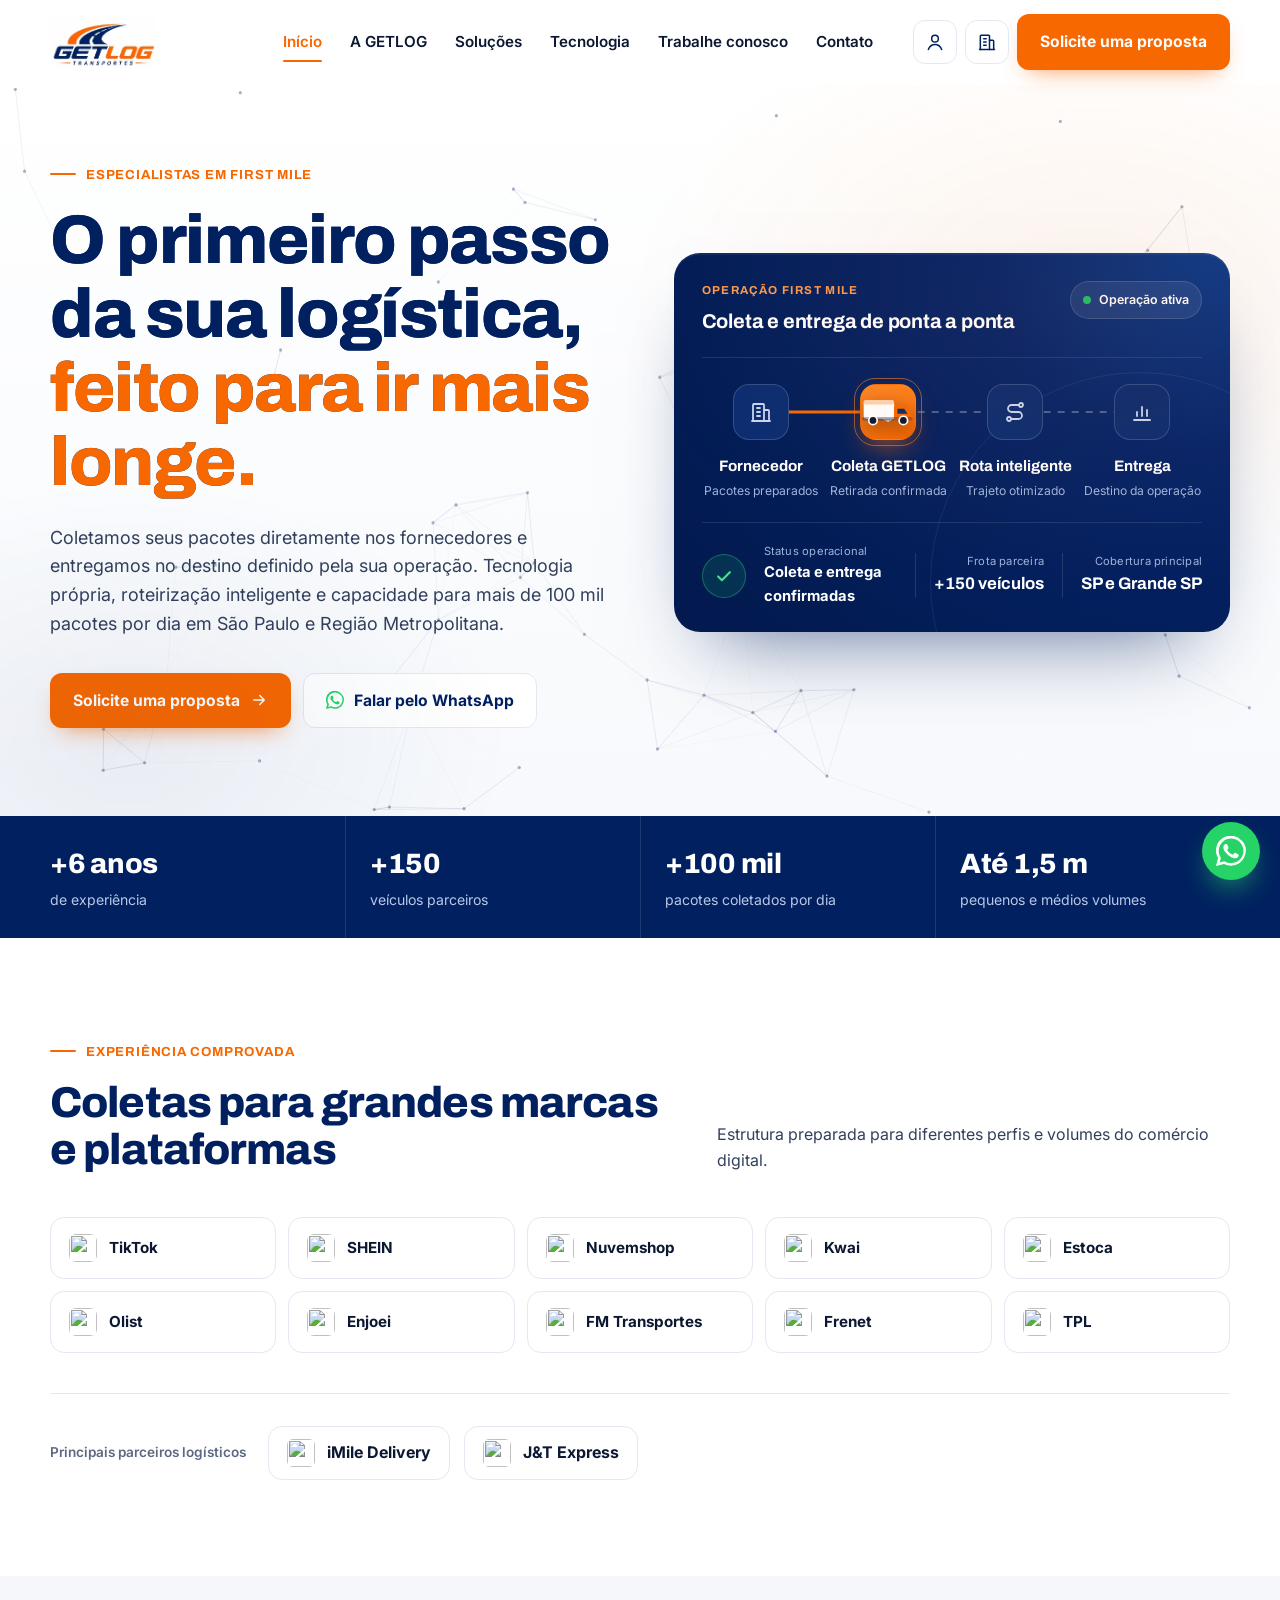
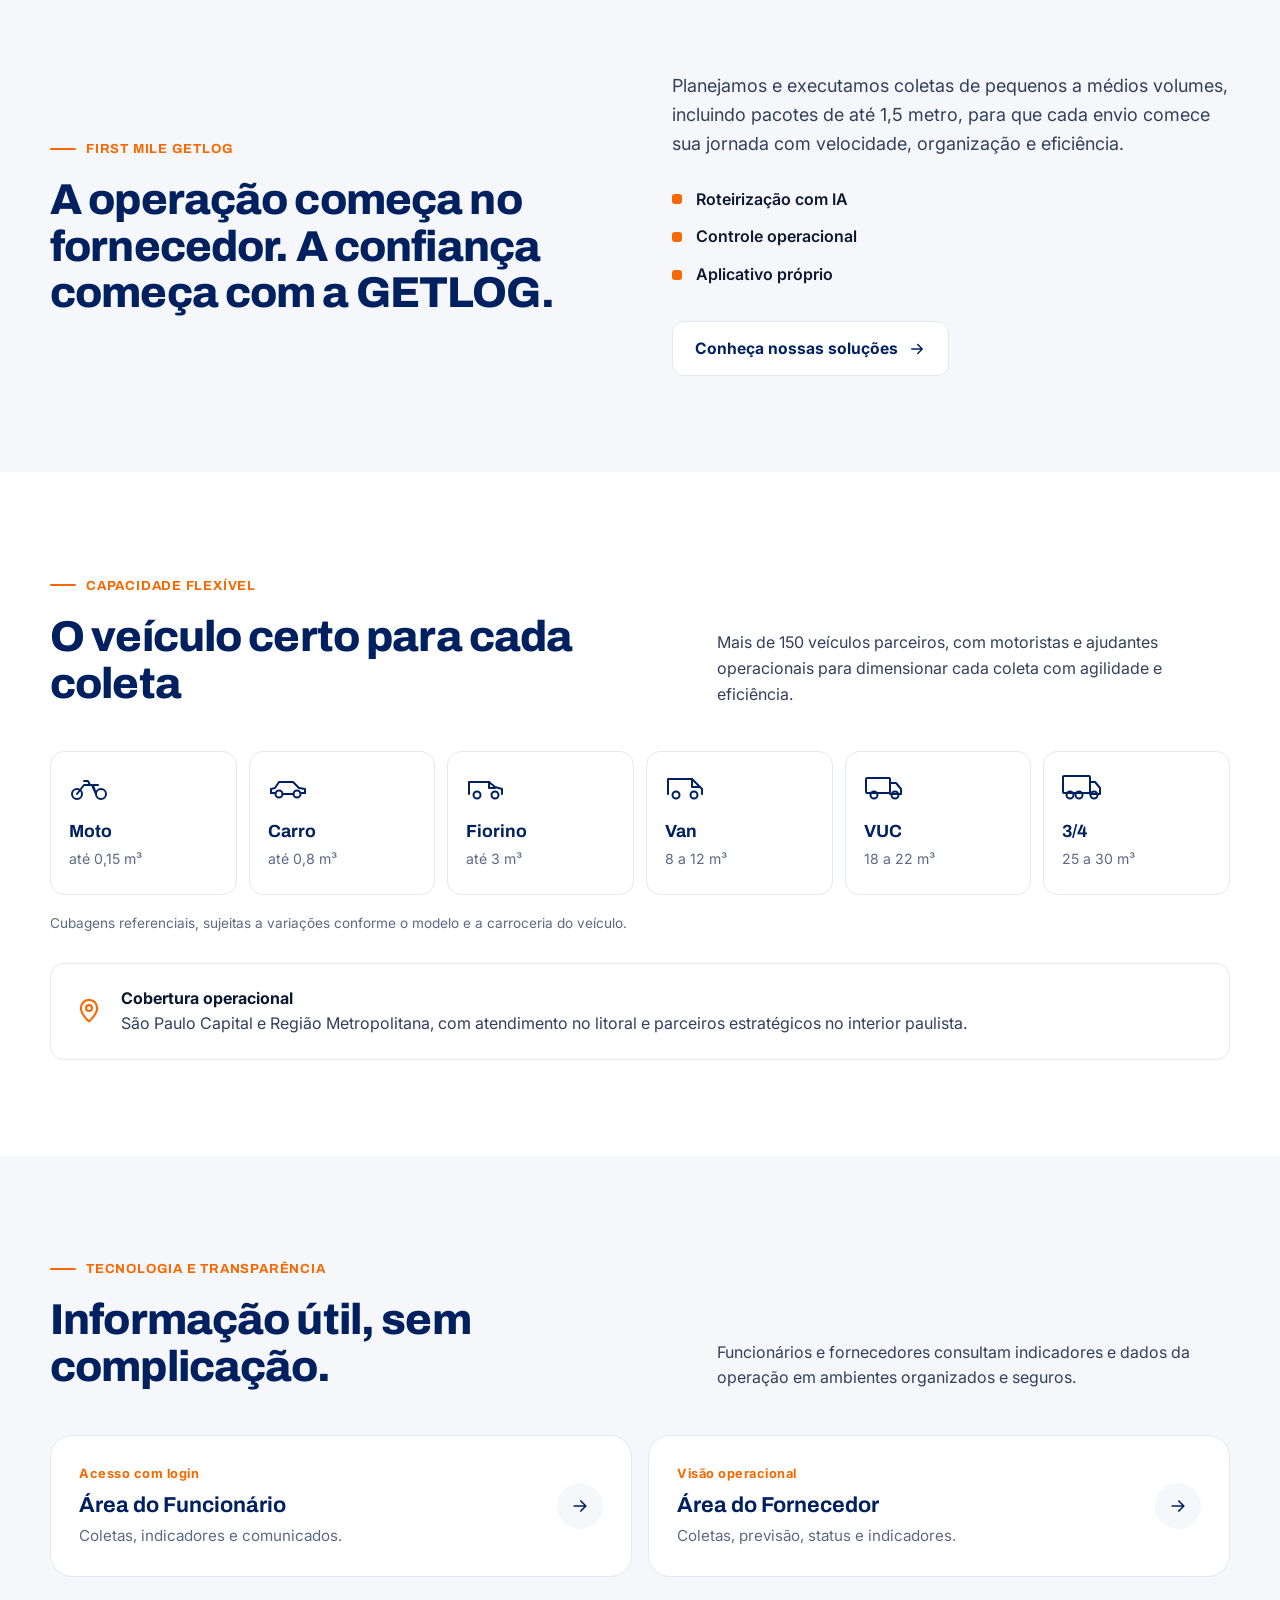
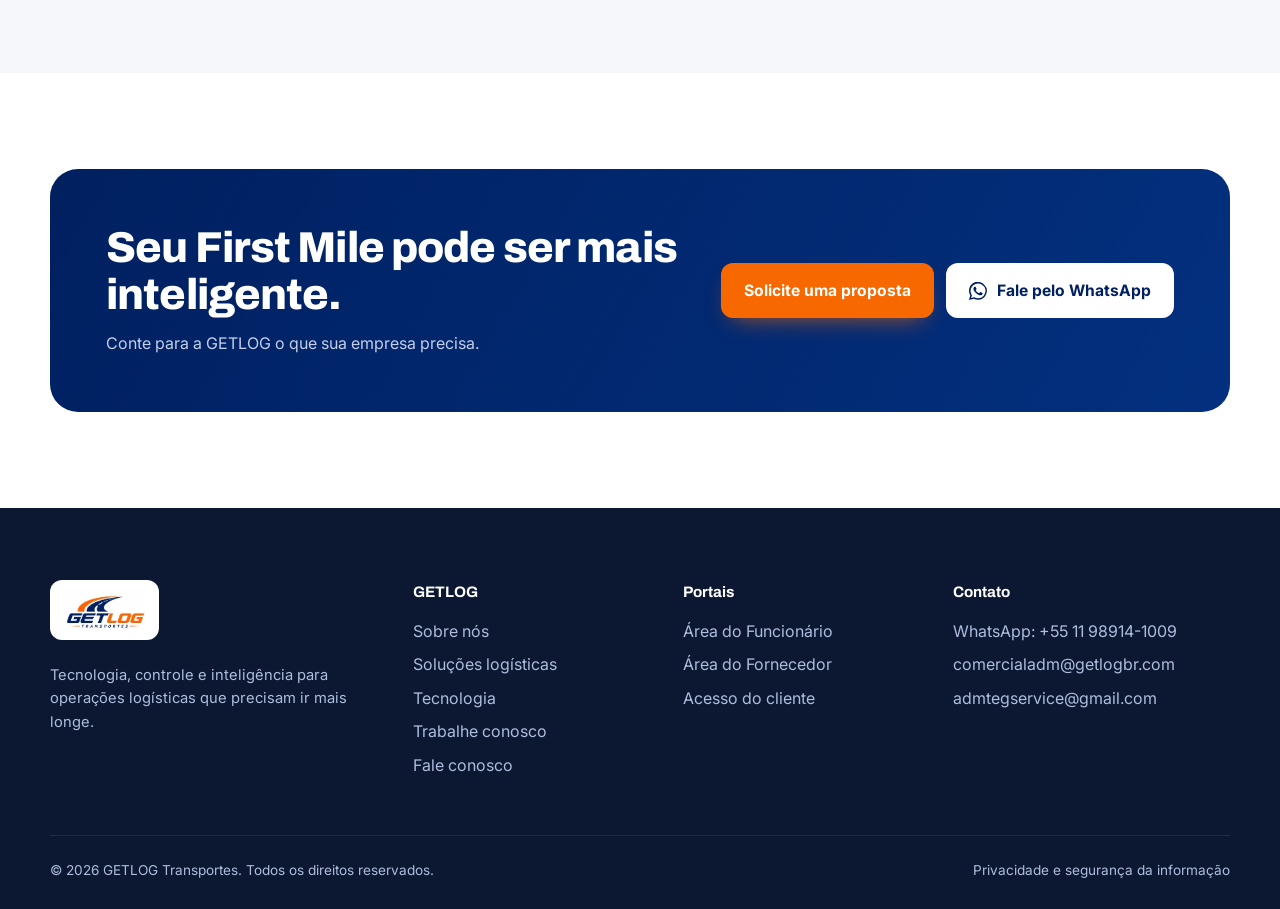
==== commit 53e0d4a0: "Segurança e velocidade: chave da sessão cifrada com chave do aparelho, cache cifrado dos dias (não b" ====
--- a/index.html
+++ b/index.html
@@ -2,6 +2,7 @@
 <html lang="pt-BR">
 <head>
 <meta charset="utf-8">
+<meta name="referrer" content="strict-origin-when-cross-origin">
 <meta name="viewport" content="width=device-width, initial-scale=1, viewport-fit=cover">
 <title>GETLOG Transportes | Especialistas em First Mile</title>
 <meta name="description" content="Coletamos seus pacotes diretamente nos fornecedores e entregamos no destino definido pela sua operação. Mais de 100 mil pacotes por dia em São Paulo e Região Metropolitana.">
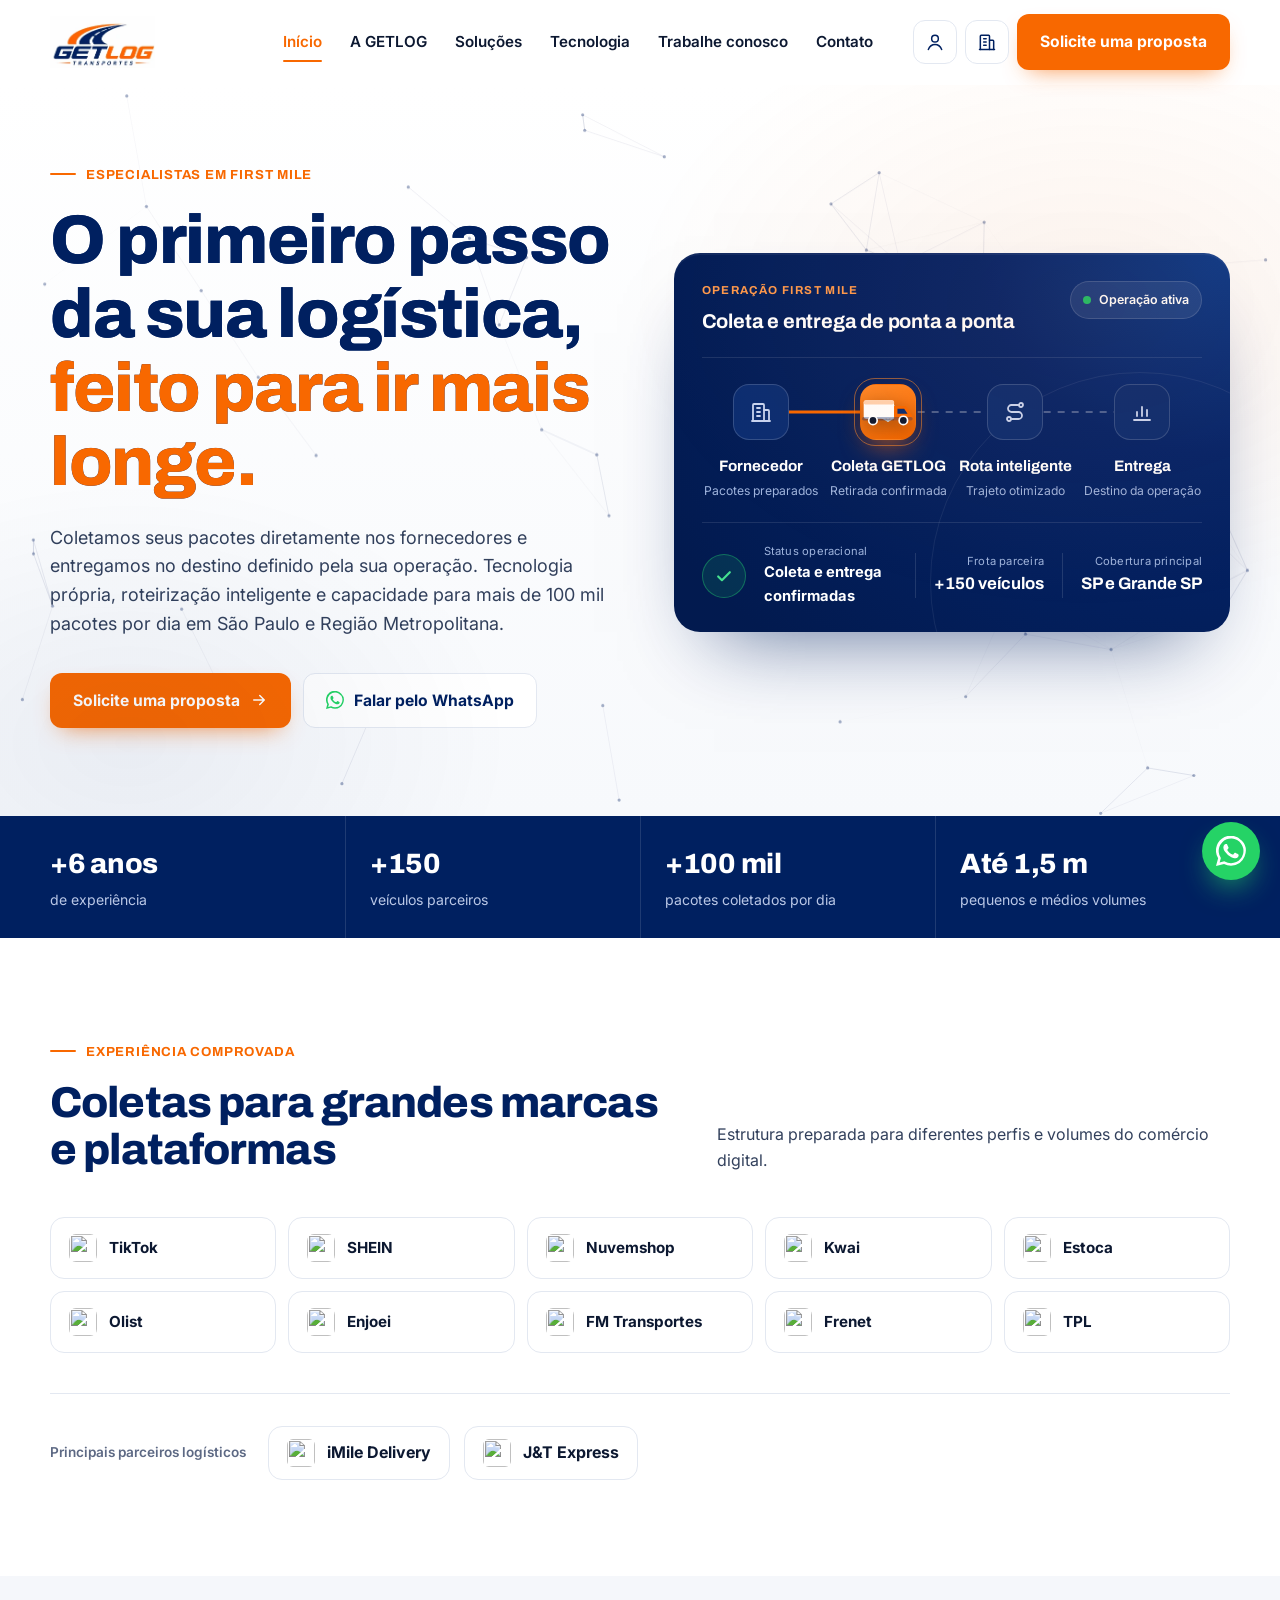
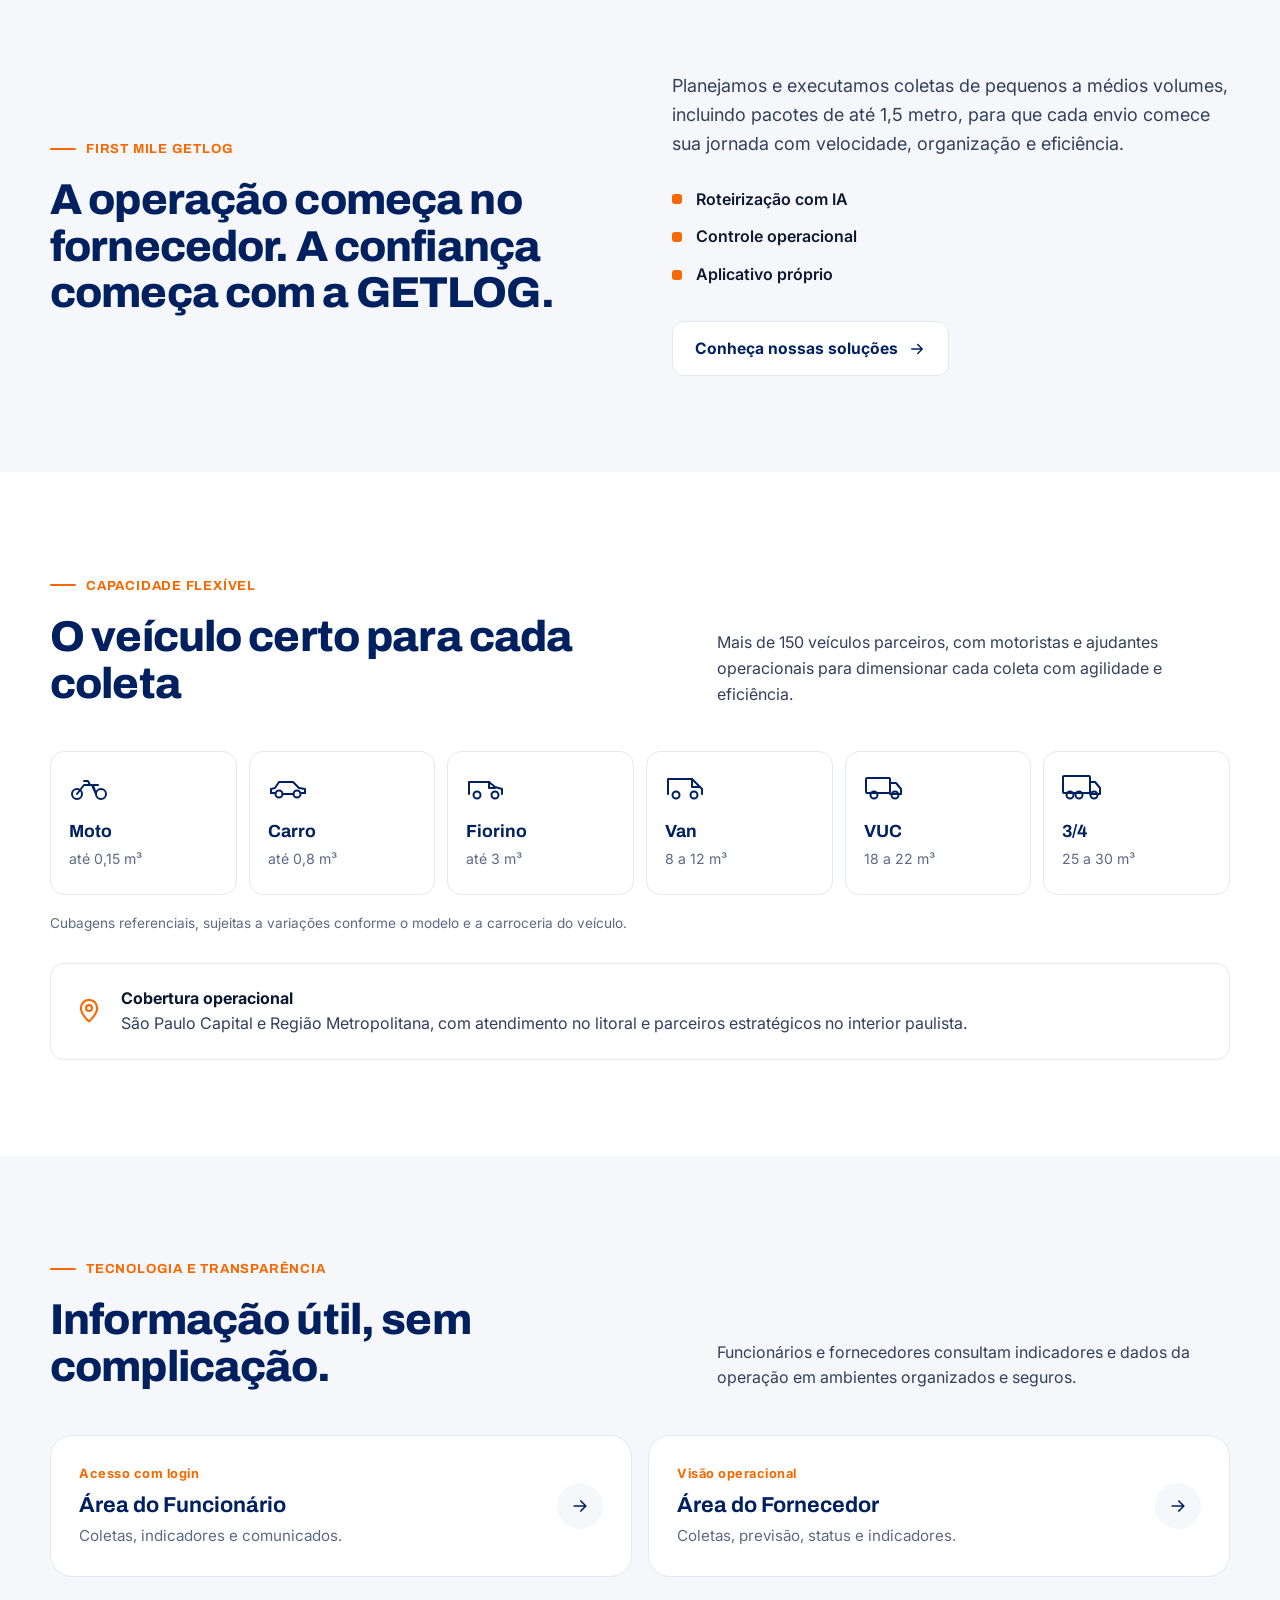
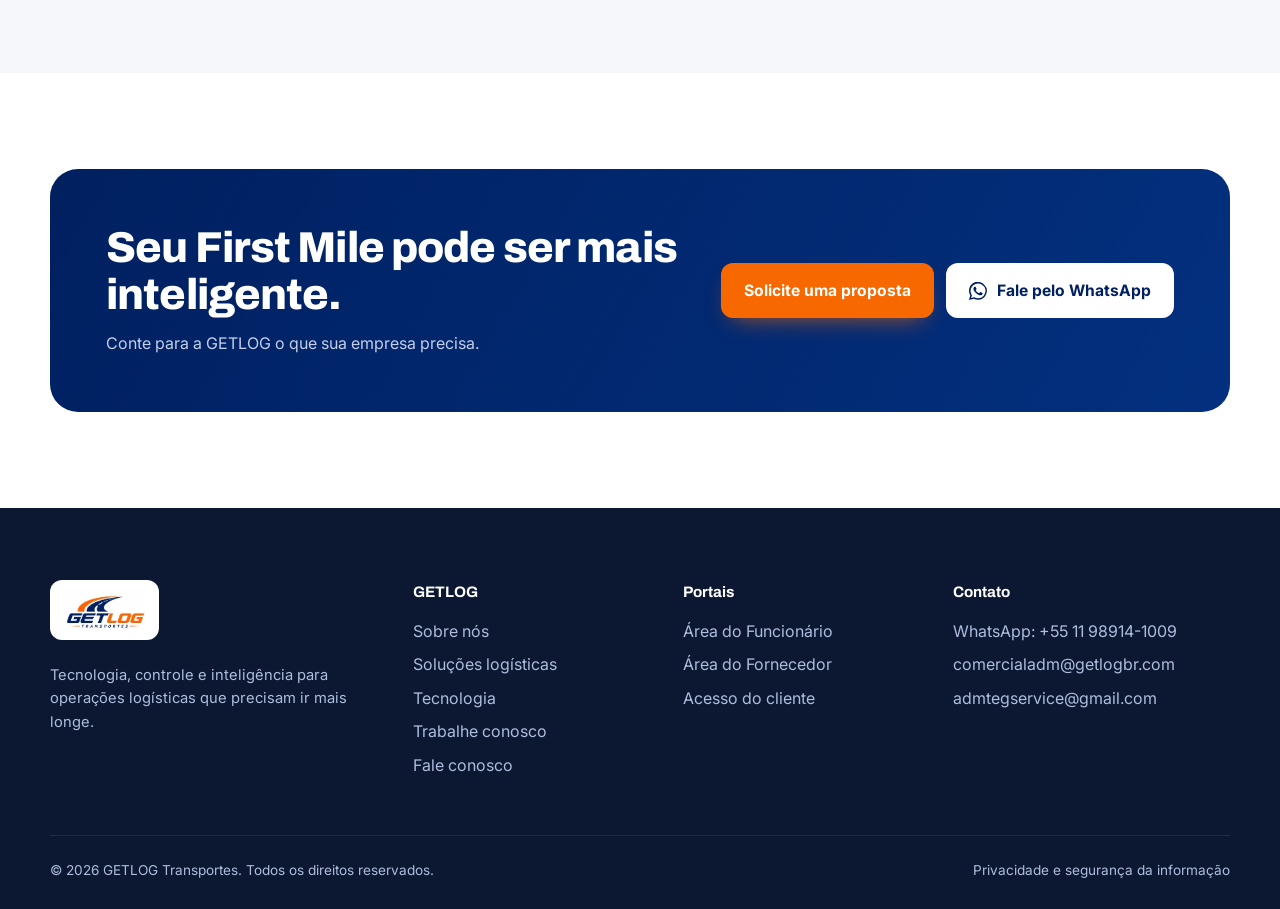
==== commit 0a4011fe: "Portal: login não dá mais 'senha errada' quando o servidor do ponto demora; carregamento mais rápido" ====
--- a/index.html
+++ b/index.html
@@ -11,7 +11,7 @@
 <link rel="preload" href="/assets/logo-getlog.webp" as="image">
 <link rel="preconnect" href="https://fonts.googleapis.com">
 <link rel="preconnect" href="https://fonts.gstatic.com" crossorigin>
-<link rel="stylesheet" href="https://fonts.googleapis.com/css2?family=Archivo:wght@700;800&amp;family=Inter:wght@400;500;600;700&amp;display=swap">
+<link rel="stylesheet" href="https://fonts.googleapis.com/css2?family=Archivo:wght@700;800&amp;family=Inter:wght@400;500;600;700&amp;display=swap" media="print" onload="this.media='all'">
 <link rel="stylesheet" href="/assets/site.css?v=5">
 <meta property="og:title" content="GETLOG Transportes | Especialistas em First Mile">
 <meta property="og:description" content="Coletamos seus pacotes diretamente nos fornecedores e entregamos no destino definido pela sua operação. Mais de 100 mil pacotes por dia em São Paulo e Região Metropolitana.">
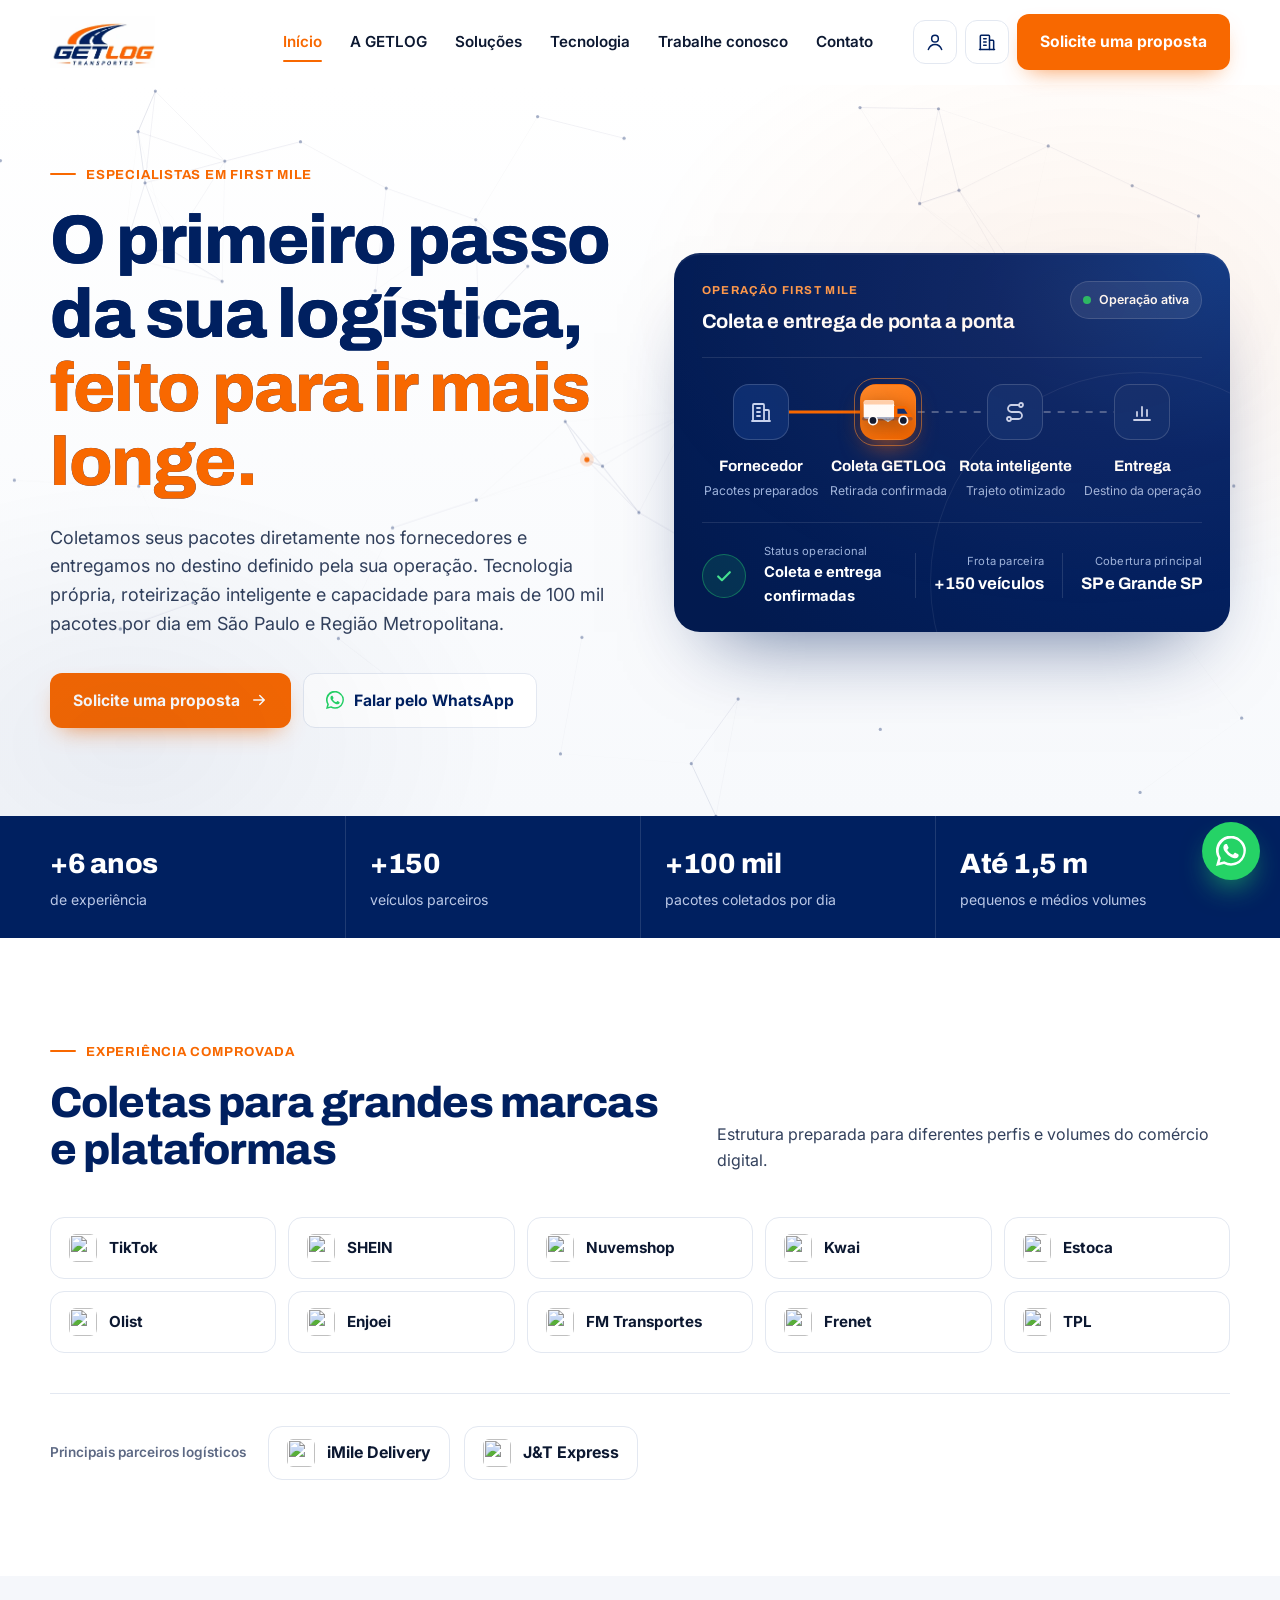
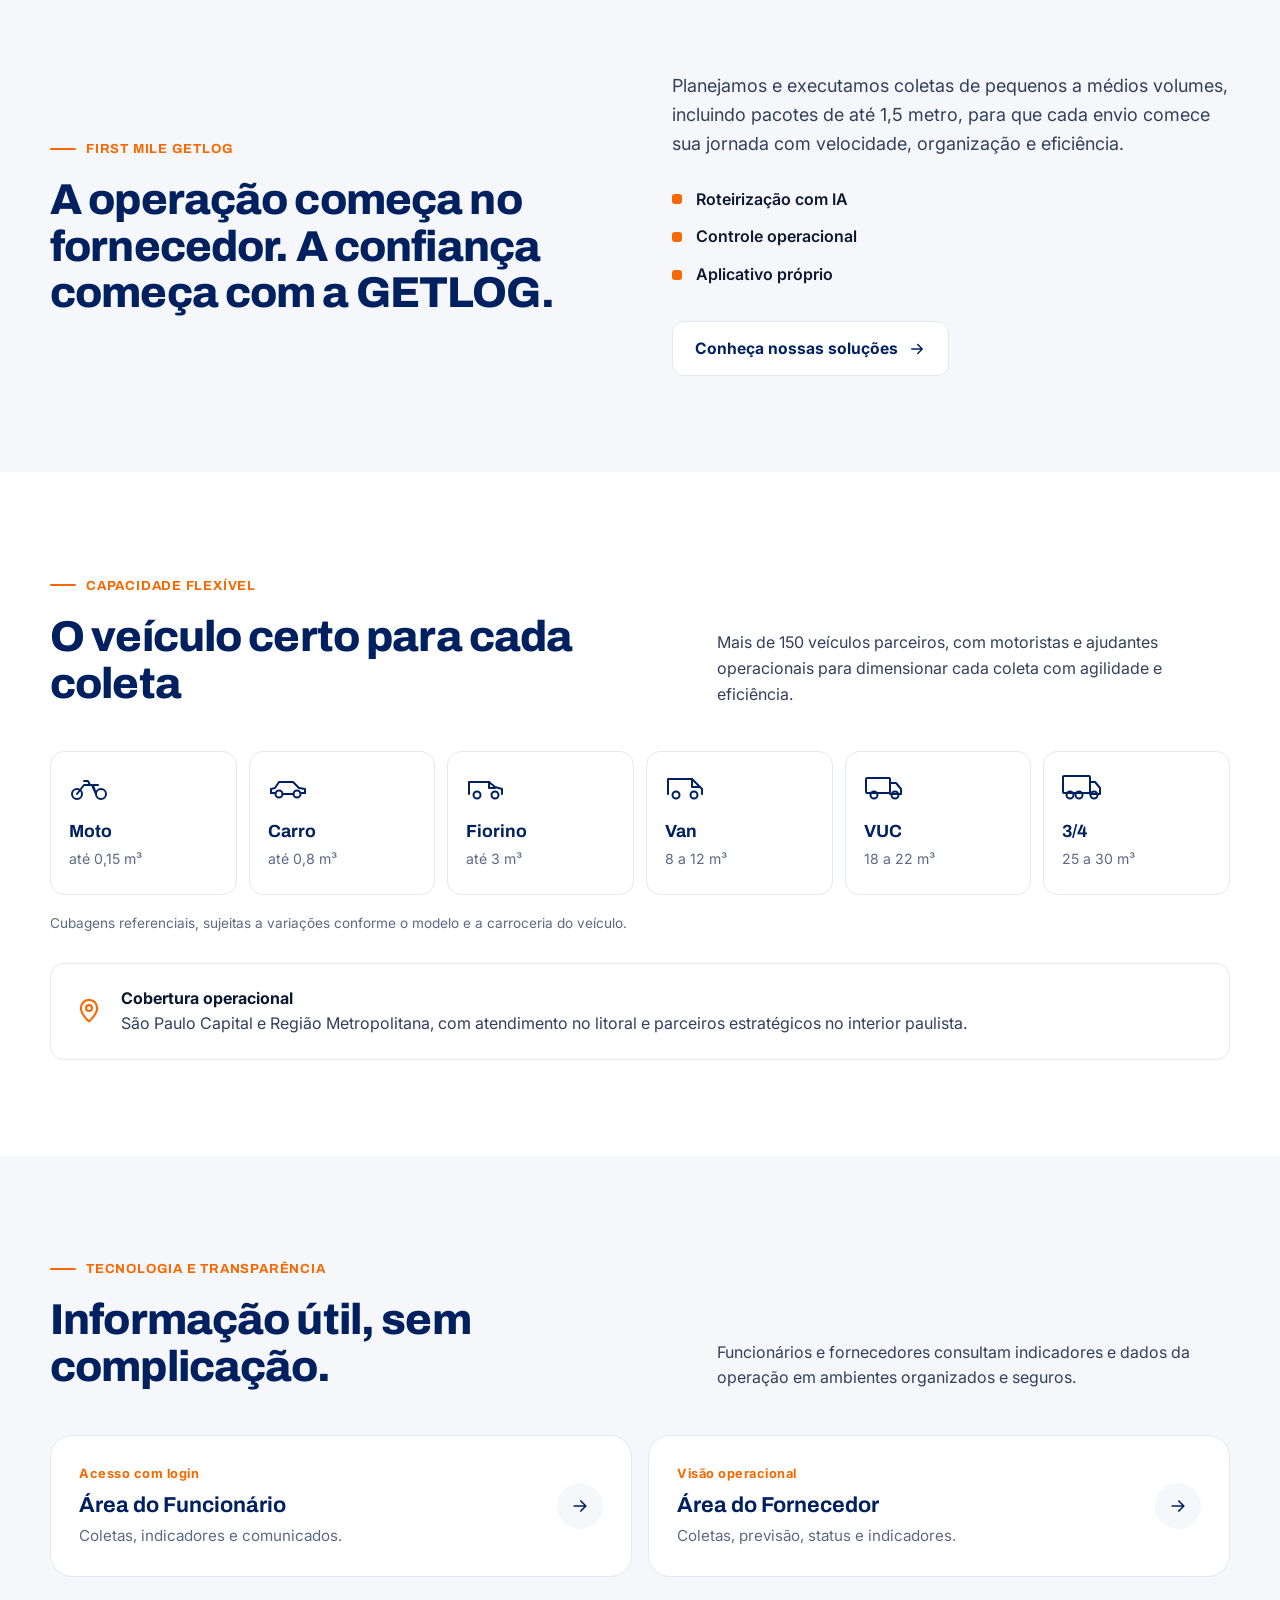
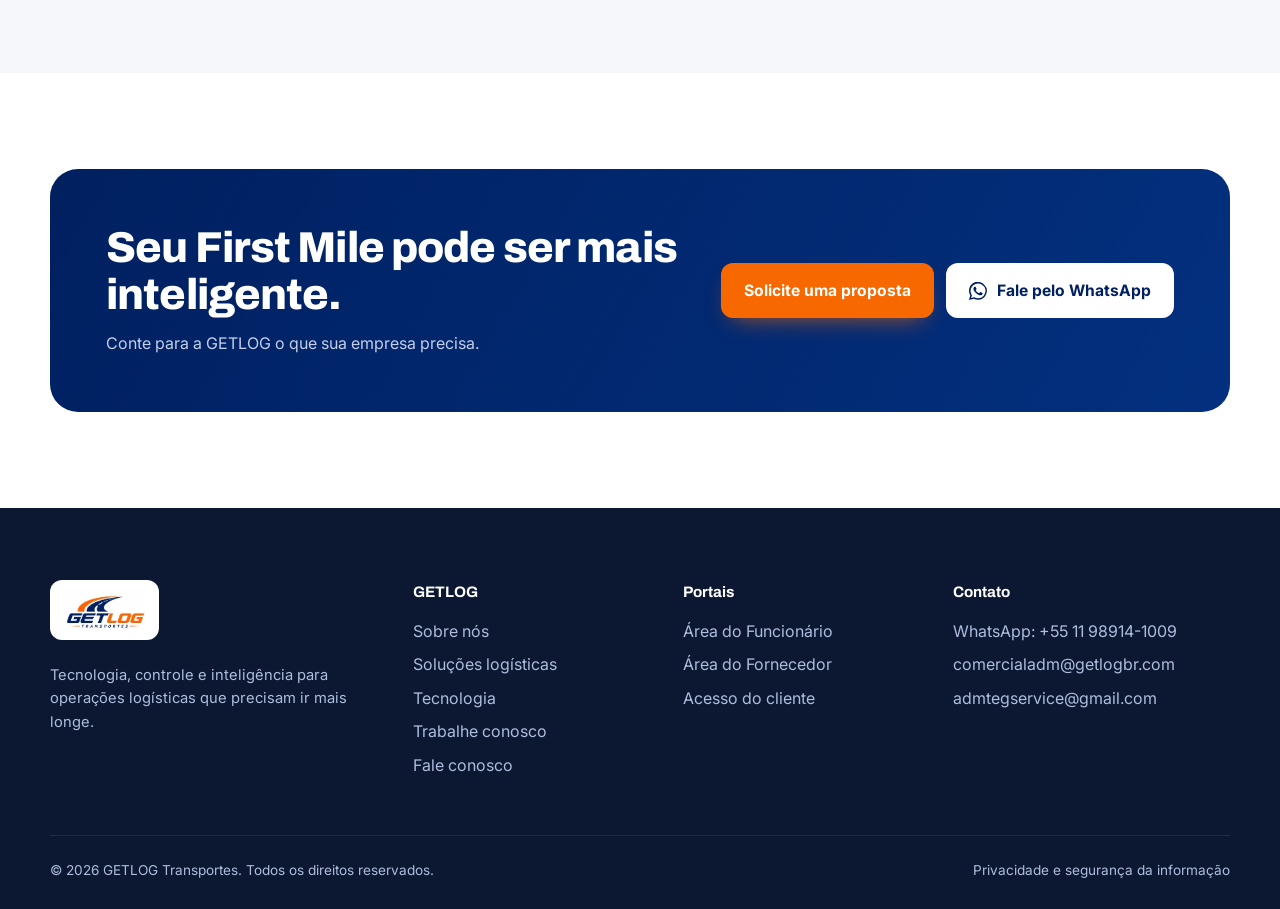
==== commit 69252b28: "Service worker: site e portal abrem do aparelho em milésimos (arquivos versionados em cache, páginas" ====
--- a/index.html
+++ b/index.html
@@ -108,7 +108,7 @@
 </div>
 </footer>
 <a class="wa-float" href="https://wa.me/5511989141009?text=Ol%C3%A1%21%20Conheci%20a%20GETLOG%20pelo%20site%20e%20gostaria%20de%20conversar%20sobre%20uma%20solu%C3%A7%C3%A3o%20de%20First%20Mile%20para%20minha%20opera%C3%A7%C3%A3o." target="_blank" rel="noopener" aria-label="Falar pelo WhatsApp"><svg viewBox="0 0 24 24" fill="currentColor" aria-hidden="true"><path d="M17.5 14.4c-.3-.1-1.8-.9-2-1s-.5-.1-.7.1-.8 1-1 1.2-.4.2-.7.1a8 8 0 0 1-2.4-1.5 9 9 0 0 1-1.6-2c-.2-.3 0-.5.1-.6l.5-.6.3-.5v-.5l-1-2.2c-.2-.6-.5-.5-.7-.5h-.6a1.1 1.1 0 0 0-.8.4 3.4 3.4 0 0 0-1 2.5 5.9 5.9 0 0 0 1.2 3.1 13.5 13.5 0 0 0 5.2 4.6c.7.3 1.3.5 1.7.6a4.2 4.2 0 0 0 1.9.1 3.1 3.1 0 0 0 2-1.4 2.5 2.5 0 0 0 .2-1.4c-.1-.1-.3-.2-.6-.3M12 21.8a9.9 9.9 0 0 1-5-1.4l-.4-.2-3.7 1 1-3.6-.2-.4A9.9 9.9 0 1 1 12 21.8m8.4-18.3A11.8 11.8 0 0 0 1.7 17.7L0 24l6.4-1.7a11.8 11.8 0 0 0 5.6 1.4 11.9 11.9 0 0 0 8.4-20.2"/></svg></a>
-<script src="/assets/site.js?v=5" defer></script>
+<script src="/assets/site.js?v=6" defer></script>
 <script src="/assets/net.js?v=5" defer></script>
 </body>
 </html>
